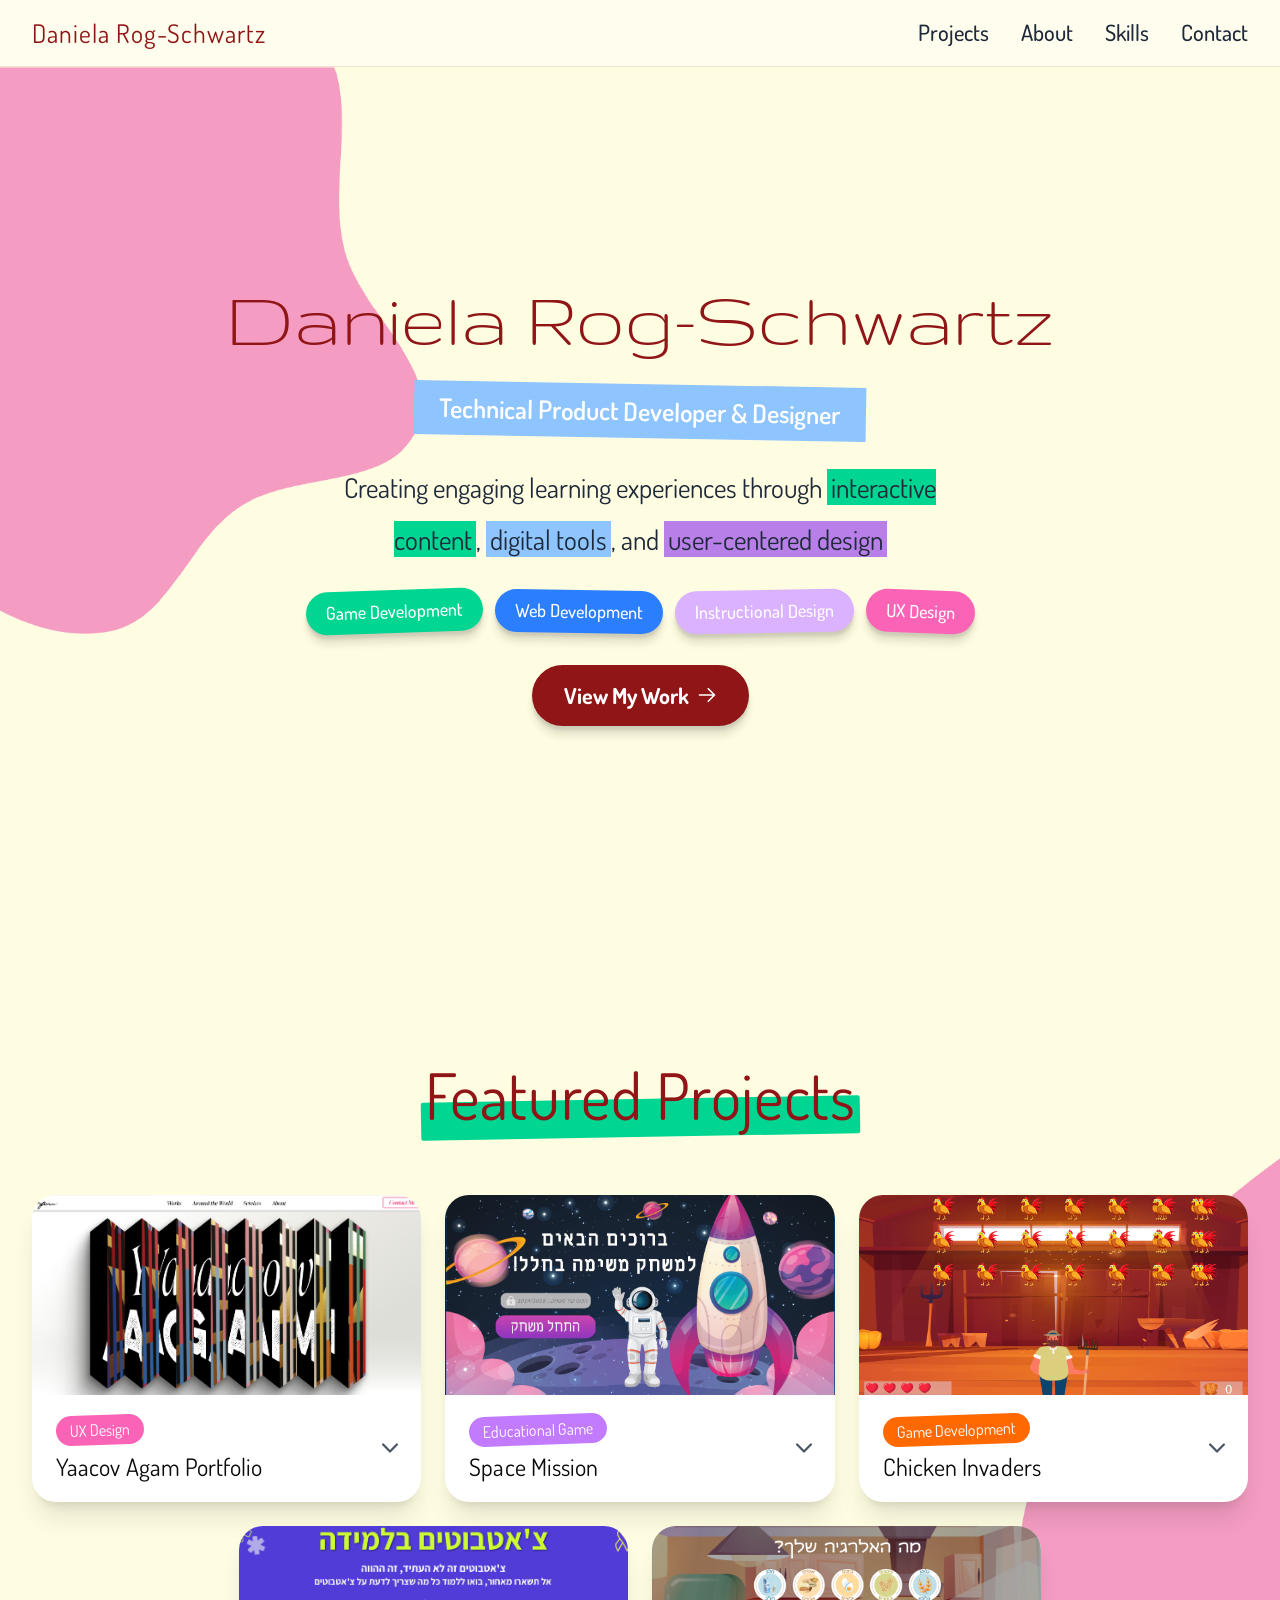
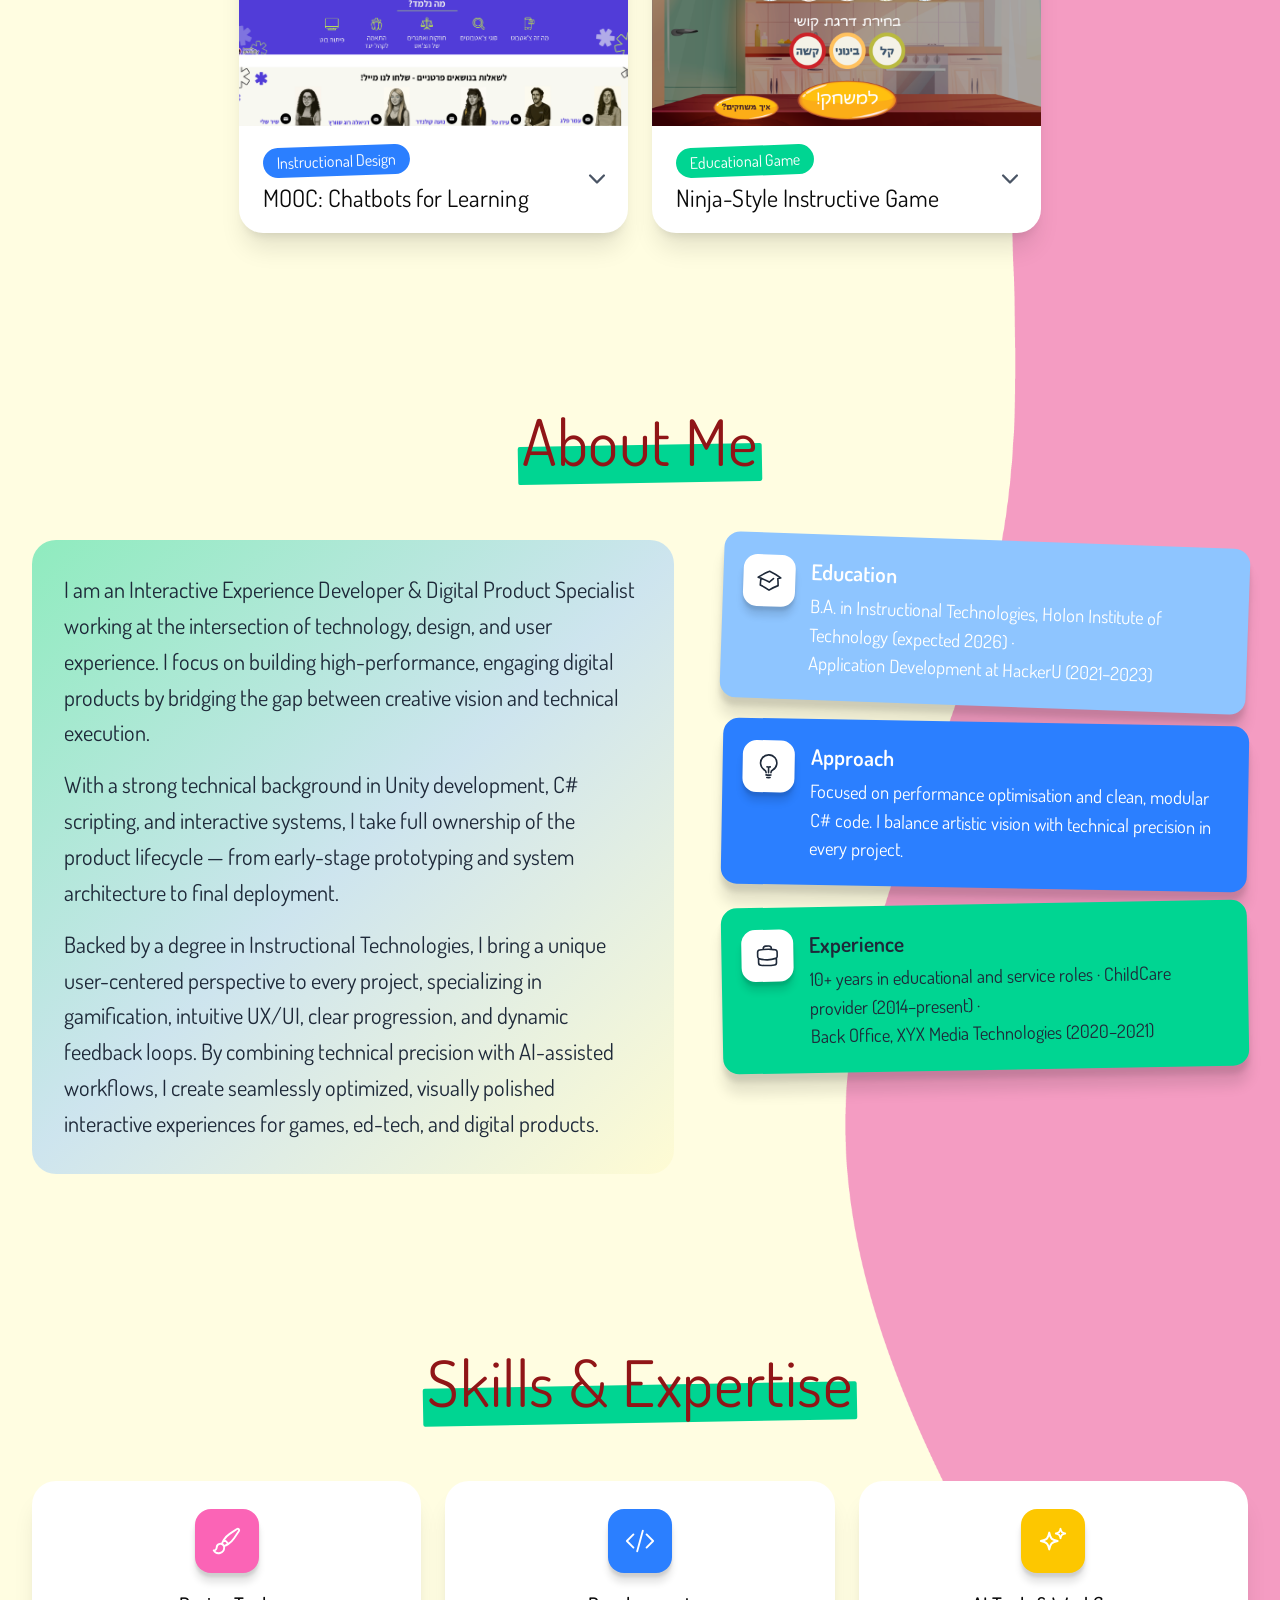
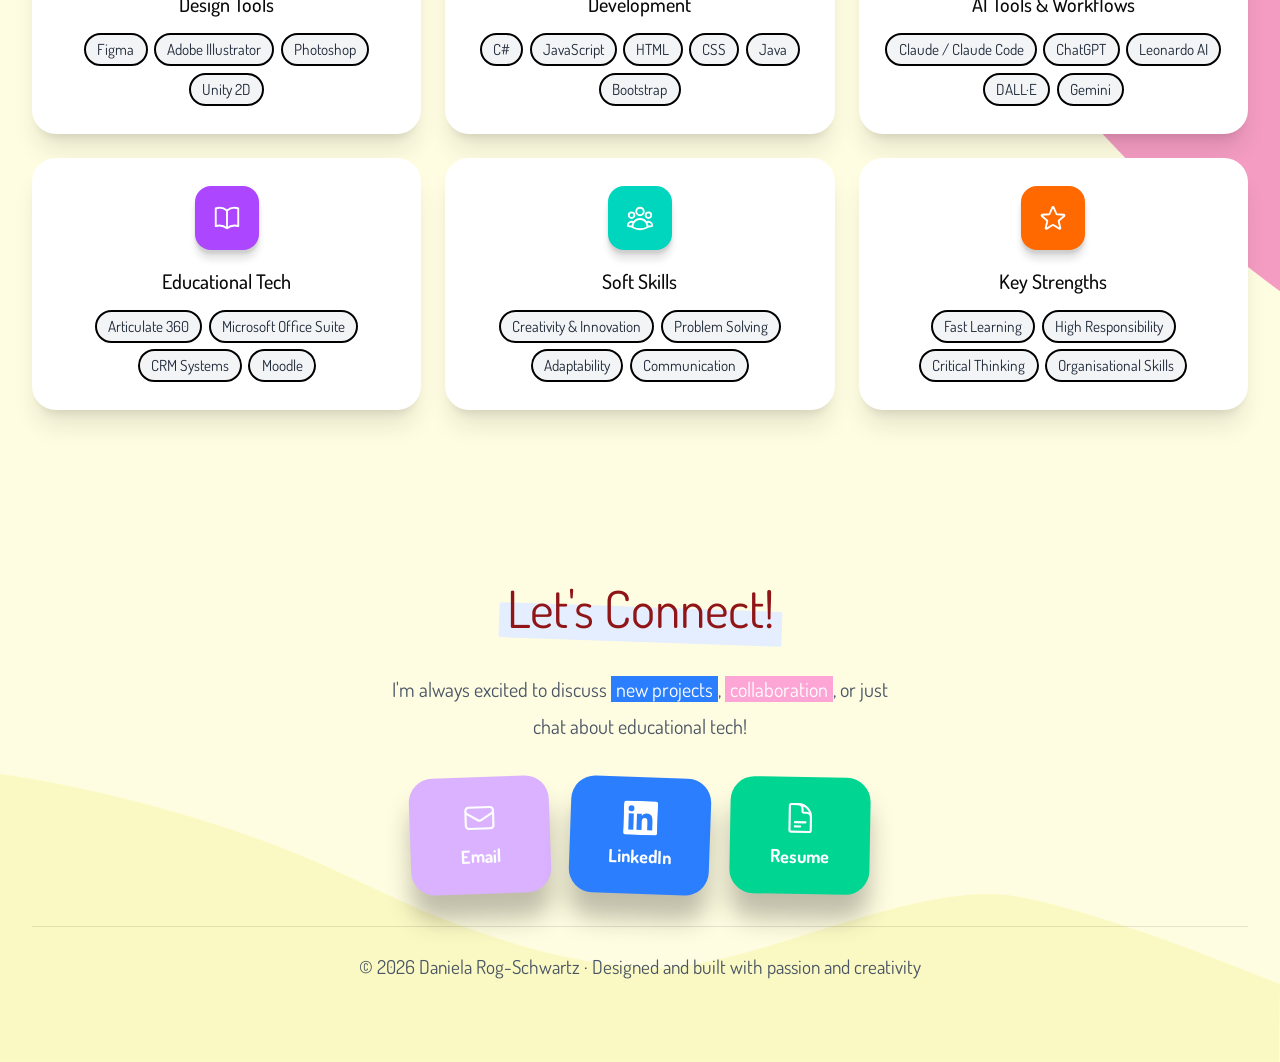
==== index.html @ 35d38687 "Initial commit" ====
<!DOCTYPE html>
<html lang="en">
<head>
    <meta charset="utf-8" />
    <meta name="viewport" content="width=device-width, initial-scale=1.0, maximum-scale=1.0, user-scalable=no" />
    <title>Daniela Rog-Schwartz | Portfolio</title>
    <link rel="stylesheet" href="css/style.css" />
</head>
<body>

<!-- ===== NAV ===== -->
<nav class="portfolio-nav">
    <div class="nav-inner">
        <a href="#hero" class="nav-logo">Daniela Rog-Schwartz</a>
        <button class="nav-toggle" aria-label="Toggle navigation" id="nav-toggle">&#9776;</button>
        <ul class="nav-links" id="nav-links">
            <li><a href="#projects">Projects</a></li>
            <li><a href="#about">About</a></li>
            <li><a href="#skills">Skills</a></li>
            <li><a href="#contact">Contact</a></li>
        </ul>
    </div>
</nav>

<!-- ===== HERO ===== -->
<section id="hero" class="hero-section">
    <img class="hero-blob" src="images/blob/hero-blob.png" alt="" aria-hidden="true">
    <div class="hero-inner">

      
        <h1 class="hero-name">Daniela Rog-Schwartz</h1>

        <div class="hero-role-wrap">
            <span class="hero-role">Technical Product Developer &amp; Designer</span>
        </div>

        <p class="hero-subtitle">
            Creating engaging learning experiences through
            <span class="hl hl-green">interactive content</span>,
            <span class="hl hl-blue">digital tools</span>,
            and <span class="hl hl-purple">user-centered design</span>
        </p>

        <div class="hero-pills">
            <span class="hero-pill hero-pill-green">Game Development</span>
            <span class="hero-pill hero-pill-blue">Web Development</span>
            <span class="hero-pill hero-pill-purple">Instructional Design</span>
            <span class="hero-pill hero-pill-pink">UX Design</span>
        </div>

        <a href="#projects" class="hero-cta">
            View My Work
            <svg xmlns="http://www.w3.org/2000/svg" fill="none" viewBox="0 0 24 24" stroke-width="2" stroke="currentColor">
                <path stroke-linecap="round" stroke-linejoin="round" d="M13.5 4.5 21 12m0 0-7.5 7.5M21 12H3" />
            </svg>
        </a>
    </div>
</section>

<!-- ===== PROJECTS / ABOUT / SKILLS ===== -->
<div class="mid-sections">
<img class="section-blob" src="images/blob/blob.png" alt="" aria-hidden="true">

<!-- ===== PROJECTS ===== -->
<section id="projects">
    <div class="section-container">
        <div class="section-title-wrap">
            <div class="section-title-inner">
                <div class="section-title-underline"></div>
                <h2 class="section-title">Featured Projects</h2>
            </div>
        </div>

        <div class="projects-grid">

            <!-- Project: Yaacov Agam Portfolio -->
            <div class="project-card" style="--accent:#fb64b6" data-project="0">
                <div class="project-card-image project-card-image--clickable">
                    <img src="MyPortfolio/Client/wwwroot/images/projects/agam/hero.png" alt="Yaacov Agam Portfolio" loading="lazy" />
                </div>
                <div class="project-card-header" role="button" tabindex="0" aria-expanded="false">
                    <div class="project-card-header-text">
                        <span class="project-category" style="background-color:#fb64b6">UX Design</span>
                        <h3 class="project-title">Yaacov Agam Portfolio</h3>
                    </div>
                    <svg class="project-arrow" xmlns="http://www.w3.org/2000/svg" fill="none" viewBox="0 0 24 24" stroke-width="2.5" stroke="currentColor">
                        <path stroke-linecap="round" stroke-linejoin="round" d="m19.5 8.25-7.5 7.5-7.5-7.5" />
                    </svg>
                </div>
                <div class="project-collapse">
                    <div class="project-collapse-inner">
                        <p class="project-desc">Interactive artist portfolio designed in Figma, translating Yaacov Agam's kinetic art visual language and motion principles into a customised, interaction-driven digital experience.</p>
                        <div class="project-tags">
                            <span class="tech-tag">Figma</span>
                            <span class="tech-tag">User Research</span>
                            <span class="tech-tag">Prototyping</span>
                            <span class="tech-tag">Interaction Design</span>
                        </div>
                    </div>
                </div>
            </div>

            <!-- Project: Space Mission -->
            <div class="project-card" style="--accent:#c27aff" data-project="1">
                <div class="project-card-image project-card-image--clickable">
                    <img src="MyPortfolio/Client/wwwroot/images/projects/space/homeScreen.png" alt="Space Mission" loading="lazy" />
                </div>
                <div class="project-card-header" role="button" tabindex="0" aria-expanded="false">
                    <div class="project-card-header-text">
                        <span class="project-category" style="background-color:#c27aff">Educational Game</span>
                        <h3 class="project-title">Space Mission</h3>
                    </div>
                    <svg class="project-arrow" xmlns="http://www.w3.org/2000/svg" fill="none" viewBox="0 0 24 24" stroke-width="2.5" stroke="currentColor">
                        <path stroke-linecap="round" stroke-linejoin="round" d="m19.5 8.25-7.5 7.5-7.5-7.5" />
                    </svg>
                </div>
                <div class="project-collapse">
                    <div class="project-collapse-inner">
                        <p class="project-desc">Space-themed educational game where children progress by answering questions to help an astronaut return to Earth. Features custom Unity shaders, particle systems, and choice-based gameplay.</p>
                        <div class="project-tags">
                            <span class="tech-tag">Unity</span>
                            <span class="tech-tag">C#</span>
                            <span class="tech-tag">Educational Design</span>
                            <span class="tech-tag">Unity Shaders</span>
                            <span class="tech-tag">Choice-Based Gameplay</span>
                        </div>
                    </div>
                </div>
            </div>

            <!-- Project: Chicken Invaders -->
            <div class="project-card" style="--accent:#ff6900" data-project="2">
                <div class="project-card-image project-card-image--clickable">
                    <img src="MyPortfolio/Client/wwwroot/images/projects/chicken/game.png" alt="Chicken Invaders" loading="lazy" />
                </div>
                <div class="project-card-header" role="button" tabindex="0" aria-expanded="false">
                    <div class="project-card-header-text">
                        <span class="project-category" style="background-color:#ff6900">Game Development</span>
                        <h3 class="project-title">Chicken Invaders</h3>
                    </div>
                    <svg class="project-arrow" xmlns="http://www.w3.org/2000/svg" fill="none" viewBox="0 0 24 24" stroke-width="2.5" stroke="currentColor">
                        <path stroke-linecap="round" stroke-linejoin="round" d="m19.5 8.25-7.5 7.5-7.5-7.5" />
                    </svg>
                </div>
                <div class="project-collapse">
                    <div class="project-collapse-inner">
                        <p class="project-desc">Arcade-inspired shooter built in Unity 2D focusing on core gameplay systems: player movement, shooting mechanics, enemy spawning, and real-time feedback. Built with AI-assisted workflows.</p>
                        <div class="project-tags">
                            <span class="tech-tag">Unity</span>
                            <span class="tech-tag">C#</span>
                            <span class="tech-tag">Game Design</span>
                            <span class="tech-tag">AI-Assisted Development</span>
                        </div>
                    </div>
                </div>
            </div>

            <!-- Project: Chatbots for Learning -->
            <div class="project-card" style="--accent:#2b7fff" data-project="3">
                <div class="project-card-image project-card-image--clickable">
                    <img src="MyPortfolio/Client/wwwroot/images/projects/mooc/hero.png" alt="Mini Course: Chatbots for Learning" loading="lazy" />
                </div>
                <div class="project-card-header" role="button" tabindex="0" aria-expanded="false">
                    <div class="project-card-header-text">
                        <span class="project-category" style="background-color:#2b7fff">Instructional Design</span>
                        <h3 class="project-title">MOOC: Chatbots for Learning</h3>
                    </div>
                    <svg class="project-arrow" xmlns="http://www.w3.org/2000/svg" fill="none" viewBox="0 0 24 24" stroke-width="2.5" stroke="currentColor">
                        <path stroke-linecap="round" stroke-linejoin="round" d="m19.5 8.25-7.5 7.5-7.5-7.5" />
                    </svg>
                </div>
                <div class="project-collapse">
                    <div class="project-collapse-inner">
                        <p class="project-desc">Comprehensive Moodle course teaching educators to build AI-powered chatbots — from target-audience persona design through hands-on deployment on ChatGPT and Poe.</p>
                        <div class="project-tags">
                            <span class="tech-tag">Moodle</span>
                            <span class="tech-tag">Instructional Design</span>
                            <span class="tech-tag">AI</span>
                            <span class="tech-tag">Chatbots</span>
                            <span class="tech-tag">Curriculum Design</span>
                        </div>
                    </div>
                </div>
            </div>

            <!-- Project: Ninja-Style Instructive Game -->
            <div class="project-card" style="--accent:#00d592" data-project="4">
                <div class="project-card-image project-card-image--clickable">
                    <img src="MyPortfolio/Client/wwwroot/images/projects/ninja/home.png" alt="Ninja-Style Instructive Game" loading="lazy" />
                </div>
                <div class="project-card-header" role="button" tabindex="0" aria-expanded="false">
                    <div class="project-card-header-text">
                        <span class="project-category" style="background-color:#00d592">Educational Game</span>
                        <h3 class="project-title">Ninja-Style Instructive Game</h3>
                    </div>
                    <svg class="project-arrow" xmlns="http://www.w3.org/2000/svg" fill="none" viewBox="0 0 24 24" stroke-width="2.5" stroke="currentColor">
                        <path stroke-linecap="round" stroke-linejoin="round" d="m19.5 8.25-7.5 7.5-7.5-7.5" />
                    </svg>
                </div>
                <div class="project-collapse">
                    <div class="project-collapse-inner">
                        <p class="project-desc">Educational game developed in Unity for children receiving allergy clinic care, empowering young patients by building self-confidence and teaching informed daily allergy management decisions.</p>
                        <div class="project-tags">
                            <span class="tech-tag">Unity</span>
                            <span class="tech-tag">C#</span>
                            <span class="tech-tag">UX Design</span>
                            <span class="tech-tag">Educational</span>
                            <span class="tech-tag">Medical</span>
                        </div>
                    </div>
                </div>
            </div>

        </div>
    </div>
</section>

<!-- ===== ABOUT ===== -->
<section id="about">
    <div class="section-container">
        <div class="section-title-wrap">
            <div class="section-title-inner">
                <div class="section-title-underline"></div>
                <h2 class="section-title">About Me</h2>
            </div>
        </div>

        <div class="about-grid">
            <div class="about-bio-wrap">
                <div class="about-bio">
                    <p>I am an Interactive Experience Developer & Digital Product Specialist working at the intersection of technology, design, and user experience. I focus on building high-performance, engaging digital products by bridging the gap between creative vision and technical execution.</p>
                    <p>With a strong technical background in Unity development, C# scripting, and interactive systems, I take full ownership of the product lifecycle — from early-stage prototyping and system architecture to final deployment.</p>
                    <p>Backed by a degree in Instructional Technologies, I bring a unique user-centered perspective to every project, specializing in gamification, intuitive UX/UI, clear progression, and dynamic feedback loops. By combining technical precision with AI-assisted workflows, I create seamlessly optimized, visually polished interactive experiences for games, ed-tech, and digital products.</p>
                </div>
            </div>

            <div class="about-cards">
                <div class="about-info-card education">
                    <div class="about-icon">
                        <svg xmlns="http://www.w3.org/2000/svg" fill="none" viewBox="0 0 24 24" stroke-width="1.5" stroke="currentColor">
                            <path stroke-linecap="round" stroke-linejoin="round" d="M4.26 10.147a60.438 60.438 0 0 0-.491 6.347A48.62 48.62 0 0 1 12 20.904a48.62 48.62 0 0 1 8.232-4.41 60.46 60.46 0 0 0-.491-6.347m-15.482 0a50.636 50.636 0 0 0-2.658-.813A59.906 59.906 0 0 1 12 3.493a59.903 59.903 0 0 1 10.399 5.84c-.896.248-1.783.52-2.658.814m-15.482 0A50.717 50.717 0 0 1 12 13.489a50.702 50.702 0 0 1 3.741-3.342" />
                        </svg>
                    </div>
                    <div class="about-card-content">
                        <h3>Education</h3>
                        <p>B.A. in Instructional Technologies, Holon Institute of Technology (expected 2026) · </p>  <p>Application Development at HackerU (2021–2023)</p>
                    </div>
                </div>

                <div class="about-info-card approach">
                    <div class="about-icon">
                        <svg xmlns="http://www.w3.org/2000/svg" fill="none" viewBox="0 0 24 24" stroke-width="1.5" stroke="currentColor">
                            <path stroke-linecap="round" stroke-linejoin="round" d="M12 18v-5.25m0 0a6.01 6.01 0 0 0 1.5-.189m-1.5.189a6.01 6.01 0 0 1-1.5-.189m3.75 7.478a12.06 12.06 0 0 1-4.5 0m3.75 2.383a14.406 14.406 0 0 1-3 0M14.25 18v-.192c0-.983.658-1.823 1.508-2.316a7.5 7.5 0 1 0-7.517 0c.85.493 1.509 1.333 1.509 2.316V18" />
                        </svg>
                    </div>
                    <div class="about-card-content">
                        <h3>Approach</h3>
                        <p>Focused on performance optimisation and clean, modular C# code. I balance artistic vision with technical precision in every project.</p>
                    </div>
                </div>

                <div class="about-info-card experience">
                    <div class="about-icon">
                        <svg xmlns="http://www.w3.org/2000/svg" fill="none" viewBox="0 0 24 24" stroke-width="1.5" stroke="currentColor">
                            <path stroke-linecap="round" stroke-linejoin="round" d="M20.25 14.15v4.25c0 1.094-.787 2.036-1.872 2.18-2.087.277-4.216.42-6.378.42s-4.291-.143-6.378-.42c-1.085-.144-1.872-1.086-1.872-2.18v-4.25m16.5 0a2.18 2.18 0 0 0 .75-1.661V8.706c0-1.081-.768-2.015-1.837-2.175a48.114 48.114 0 0 0-3.413-.387m4.5 8.006c-.194.165-.42.295-.673.38A23.978 23.978 0 0 1 12 15.75c-2.648 0-5.195-.429-7.577-1.22a2.016 2.016 0 0 1-.673-.38m0 0A2.18 2.18 0 0 1 3 12.489V8.706c0-1.081.768-2.015 1.837-2.175a48.111 48.111 0 0 1 3.413-.387m7.5 0V5.25A2.25 2.25 0 0 0 13.5 3h-3a2.25 2.25 0 0 0-2.25 2.25v.894m7.5 0a48.667 48.667 0 0 0-7.5 0" />
                        </svg>
                    </div>
                    <div class="about-card-content">
                        <h3>Experience</h3>
                        <p>10+ years in educational and service roles · ChildCare provider (2014–present) · </p>
                        <p>Back Office, XYX Media Technologies (2020–2021)</p>
                    </div>
                </div>
            </div>
        </div>
    </div>
</section>

<!-- ===== SKILLS ===== -->
<section id="skills">
    <div class="section-container">
        <div class="section-title-wrap">
            <div class="section-title-inner">
                <div class="section-title-underline"></div>
                <h2 class="section-title">Skills &amp; Expertise</h2>
            </div>
        </div>

        <div class="skills-grid">

            <div class="skill-card">
                <div class="skill-icon-wrap" style="background-color:#fb64b6">
                    <svg xmlns="http://www.w3.org/2000/svg" fill="none" viewBox="0 0 24 24" stroke-width="1.5" stroke="white"><path stroke-linecap="round" stroke-linejoin="round" d="M9.53 16.122a3 3 0 0 0-5.78 1.128 2.25 2.25 0 0 1-2.4 2.245 4.5 4.5 0 0 0 8.4-2.245c0-.399-.078-.78-.22-1.128Zm0 0a15.998 15.998 0 0 0 3.388-1.62m-5.043-.025a15.994 15.994 0 0 1 1.622-3.395m3.42 3.42a15.995 15.995 0 0 0 4.764-4.648l3.876-5.814a1.151 1.151 0 0 0-1.597-1.597L14.146 6.32a15.996 15.996 0 0 0-4.649 4.763m3.42 3.42a6.776 6.776 0 0 0-3.42-3.42" /></svg>
                </div>
                <h3 class="skill-title">Design Tools</h3>
                <div class="skill-tags">
                    <span class="tech-tag">Figma</span>
                    <span class="tech-tag">Adobe Illustrator</span>
                    <span class="tech-tag">Photoshop</span>
                    <span class="tech-tag">Unity 2D</span>
                </div>
            </div>

            <div class="skill-card">
                <div class="skill-icon-wrap" style="background-color:#2b7fff">
                    <svg xmlns="http://www.w3.org/2000/svg" fill="none" viewBox="0 0 24 24" stroke-width="1.5" stroke="white"><path stroke-linecap="round" stroke-linejoin="round" d="M17.25 6.75 22.5 12l-5.25 5.25m-10.5 0L1.5 12l5.25-5.25m7.5-3-4.5 16.5" /></svg>
                </div>
                <h3 class="skill-title">Development</h3>
                <div class="skill-tags">
                    <span class="tech-tag">C#</span>
                    <span class="tech-tag">JavaScript</span>
                    <span class="tech-tag">HTML</span>
                    <span class="tech-tag">CSS</span>
                    <span class="tech-tag">Java</span>
                    <span class="tech-tag">Bootstrap</span>
                </div>
            </div>

            <div class="skill-card">
                <div class="skill-icon-wrap" style="background-color:#fdc700">
                    <svg xmlns="http://www.w3.org/2000/svg" fill="none" viewBox="0 0 24 24" stroke-width="1.5" stroke="white"><path stroke-linecap="round" stroke-linejoin="round" d="M9.813 15.904 9 18.75l-.813-2.846a4.5 4.5 0 0 0-3.09-3.09L2.25 12l2.846-.813a4.5 4.5 0 0 0 3.09-3.09L9 5.25l.813 2.846a4.5 4.5 0 0 0 3.09 3.09L15.75 12l-2.846.813a4.5 4.5 0 0 0-3.09 3.09ZM18.259 8.715 18 9.75l-.259-1.035a3.375 3.375 0 0 0-2.455-2.456L14.25 6l1.036-.259a3.375 3.375 0 0 0 2.455-2.456L18 2.25l.259 1.035a3.375 3.375 0 0 0 2.456 2.456L21.75 6l-1.035.259a3.375 3.375 0 0 0-2.456 2.456Z" /></svg>
                </div>
                <h3 class="skill-title">AI Tools &amp; Workflows</h3>
                <div class="skill-tags">
                    <span class="tech-tag">Claude / Claude Code</span>
                    <span class="tech-tag">ChatGPT</span>
                    <span class="tech-tag">Leonardo AI</span>
                    <span class="tech-tag">DALL·E</span>
                    <span class="tech-tag">Gemini</span>
                </div>
            </div>

            <div class="skill-card">
                <div class="skill-icon-wrap" style="background-color:#ad46ff">
                    <svg xmlns="http://www.w3.org/2000/svg" fill="none" viewBox="0 0 24 24" stroke-width="1.5" stroke="white"><path stroke-linecap="round" stroke-linejoin="round" d="M12 6.042A8.967 8.967 0 0 0 6 3.75c-1.052 0-2.062.18-3 .512v14.25A8.987 8.987 0 0 1 6 18c2.305 0 4.408.867 6 2.292m0-14.25a8.966 8.966 0 0 1 6-2.292c1.052 0 2.062.18 3 .512v14.25A8.987 8.987 0 0 0 18 18a8.967 8.967 0 0 0-6 2.292m0-14.25v14.25" /></svg>
                </div>
                <h3 class="skill-title">Educational Tech</h3>
                <div class="skill-tags">
                    <span class="tech-tag">Articulate 360</span>
                    <span class="tech-tag">Microsoft Office Suite</span>
                    <span class="tech-tag">CRM Systems</span>
                    <span class="tech-tag">Moodle</span>
                </div>
            </div>

            <div class="skill-card">
                <div class="skill-icon-wrap" style="background-color:#00d5be">
                    <svg xmlns="http://www.w3.org/2000/svg" fill="none" viewBox="0 0 24 24" stroke-width="1.5" stroke="white"><path stroke-linecap="round" stroke-linejoin="round" d="M18 18.72a9.094 9.094 0 0 0 3.741-.479 3 3 0 0 0-4.682-2.72m.94 3.198.001.031c0 .225-.012.447-.037.666A11.944 11.944 0 0 1 12 21c-2.17 0-4.207-.576-5.963-1.584A6.062 6.062 0 0 1 6 18.719m12 0a5.971 5.971 0 0 0-.941-3.197m0 0A5.995 5.995 0 0 0 12 12.75a5.995 5.995 0 0 0-5.058 2.772m0 0a3 3 0 0 0-4.681 2.72 8.986 8.986 0 0 0 3.74.477m.94-3.197a5.971 5.971 0 0 0-.94 3.197M15 6.75a3 3 0 1 1-6 0 3 3 0 0 1 6 0Zm6 3a2.25 2.25 0 1 1-4.5 0 2.25 2.25 0 0 1 4.5 0Zm-13.5 0a2.25 2.25 0 1 1-4.5 0 2.25 2.25 0 0 1 4.5 0Z" /></svg>
                </div>
                <h3 class="skill-title">Soft Skills</h3>
                <div class="skill-tags">
                    <span class="tech-tag">Creativity &amp; Innovation</span>
                    <span class="tech-tag">Problem Solving</span>
                    <span class="tech-tag">Adaptability</span>
                    <span class="tech-tag">Communication</span>
                </div>
            </div>

            <div class="skill-card">
                <div class="skill-icon-wrap" style="background-color:#ff6900">
                    <svg xmlns="http://www.w3.org/2000/svg" fill="none" viewBox="0 0 24 24" stroke-width="1.5" stroke="white"><path stroke-linecap="round" stroke-linejoin="round" d="M11.48 3.499a.562.562 0 0 1 1.04 0l2.125 5.111a.563.563 0 0 0 .475.345l5.518.442c.499.04.701.663.321.988l-4.204 3.602a.563.563 0 0 0-.182.557l1.285 5.385a.562.562 0 0 1-.84.61l-4.725-2.885a.562.562 0 0 0-.586 0L6.982 20.54a.562.562 0 0 1-.84-.61l1.285-5.386a.562.562 0 0 0-.182-.557l-4.204-3.602a.562.562 0 0 1 .321-.988l5.518-.442a.563.563 0 0 0 .475-.345L11.48 3.5Z" /></svg>
                </div>
                <h3 class="skill-title">Key Strengths</h3>
                <div class="skill-tags">
                    <span class="tech-tag">Fast Learning</span>
                    <span class="tech-tag">High Responsibility</span>
                    <span class="tech-tag">Critical Thinking</span>
                    <span class="tech-tag">Organisational Skills</span>
                </div>
            </div>

        </div>
    </div>
</section>

</div><!-- /.mid-sections -->

<!-- ===== CONTACT ===== -->
<section id="contact" class="contact-section">
    <img class="contact-blob" src="MyPortfolio/Client/wwwroot/images/blob/yellow blob.png" alt="" aria-hidden="true">
    <div class="section-container">
        <div class="contact-title-inner">
            <div class="contact-title-underline"></div>
            <h2 class="contact-title">Let's Connect!</h2>
        </div>

        <p class="contact-subtitle">
            I'm always excited to discuss
            <span class="hl-contact-blue">new projects</span>,
            <span class="hl-contact-pink">collaboration</span>,
            or just chat about educational tech!
        </p>

        <div class="contact-buttons">
            <a href="mailto:danielarog10@gmail.com?subject=Portfolio%20Inquiry" class="contact-btn contact-btn-email">
                <svg xmlns="http://www.w3.org/2000/svg" fill="none" viewBox="0 0 24 24" stroke-width="1.5" stroke="white">
                    <path stroke-linecap="round" stroke-linejoin="round" d="M21.75 6.75v10.5a2.25 2.25 0 0 1-2.25 2.25h-15a2.25 2.25 0 0 1-2.25-2.25V6.75m19.5 0A2.25 2.25 0 0 0 19.5 4.5h-15a2.25 2.25 0 0 0-2.25 2.25m19.5 0v.243a2.25 2.25 0 0 1-1.07 1.916l-7.5 4.615a2.25 2.25 0 0 1-2.36 0L3.32 8.91a2.25 2.25 0 0 1-1.07-1.916V6.75" />
                </svg>
                Email
            </a>

            <a href="https://www.linkedin.com/in/daniela-rog-aa1b8420a/" target="_blank" rel="noopener" class="contact-btn contact-btn-linkedin">
                <svg xmlns="http://www.w3.org/2000/svg" viewBox="0 0 24 24" fill="white">
                    <path d="M20.447 20.452h-3.554v-5.569c0-1.328-.027-3.037-1.852-3.037-1.853 0-2.136 1.445-2.136 2.939v5.667H9.351V9h3.414v1.561h.046c.477-.9 1.637-1.85 3.37-1.85 3.601 0 4.267 2.37 4.267 5.455v6.286zM5.337 7.433a2.062 2.062 0 0 1-2.063-2.065 2.064 2.064 0 1 1 2.063 2.065zm1.782 13.019H3.555V9h3.564v11.452zM22.225 0H1.771C.792 0 0 .774 0 1.729v20.542C0 23.227.792 24 1.771 24h20.451C23.2 24 24 23.227 24 22.271V1.729C24 .774 23.2 0 22.222 0h.003z" />
                </svg>
                LinkedIn
            </a>

            <a href="#" id="resume-btn" class="contact-btn contact-btn-resume">
                <svg xmlns="http://www.w3.org/2000/svg" fill="none" viewBox="0 0 24 24" stroke-width="1.5" stroke="white">
                    <path stroke-linecap="round" stroke-linejoin="round" d="M19.5 14.25v-2.625a3.375 3.375 0 0 0-3.375-3.375h-1.5A1.125 1.125 0 0 1 13.5 7.125v-1.5a3.375 3.375 0 0 0-3.375-3.375H8.25m0 12.75h7.5m-7.5 3H12M10.5 2.25H5.625c-.621 0-1.125.504-1.125 1.125v17.25c0 .621.504 1.125 1.125 1.125h12.75c.621 0 1.125-.504 1.125-1.125V11.25a9 9 0 0 0-9-9Z" />
                </svg>
                Resume
            </a>
        </div>

        <div class="contact-footer">
            <p>© 2026 Daniela Rog-Schwartz · Designed and built with passion and creativity</p>
        </div>
    </div>
</section>

<!-- ===== RESUME MODAL ===== -->
<div id="resume-modal" class="modal-overlay" aria-hidden="true">
    <div class="resume-modal-box" role="dialog" aria-modal="true" aria-label="Resume">
        <button class="modal-close" id="resume-modal-close" aria-label="Close">&times;</button>
        <img src="MyPortfolio/Client/wwwroot/images/portfolio_resume.png" alt="Daniela Rog-Schwartz Resume" class="resume-img" />
    </div>
</div>

<!-- ===== PROJECT MODAL ===== -->
<div id="project-modal" class="modal-overlay" aria-hidden="true">
    <div class="modal-box" role="dialog" aria-modal="true">
        <button class="modal-close" id="modal-close" aria-label="Close">&times;</button>
        <h2 class="modal-title" id="modal-title"></h2>
        <p class="modal-desc" id="modal-desc"></p>
        <a class="modal-link" id="modal-link" href="#" target="_blank" rel="noopener">link to portfolio</a>
        <div class="modal-gallery" id="modal-gallery"></div>
    </div>
</div>

<script>
    // Nav hamburger
    document.getElementById('nav-toggle').addEventListener('click', function () {
        document.getElementById('nav-links').classList.toggle('open');
    });
    document.querySelectorAll('.nav-links a').forEach(function (link) {
        link.addEventListener('click', function () {
            document.getElementById('nav-links').classList.remove('open');
        });
    });

    // Collapsible project cards
    document.querySelectorAll('.project-card-header').forEach(function (header) {
        function toggle() {
            const card = header.closest('.project-card');
            const collapse = card.querySelector('.project-collapse');
            const isOpen = card.classList.contains('open');

            if (isOpen) {
                collapse.style.maxHeight = collapse.scrollHeight + 'px';
                requestAnimationFrame(function () { collapse.style.maxHeight = '0'; });
                card.classList.remove('open');
                header.setAttribute('aria-expanded', 'false');
            } else {
                collapse.style.maxHeight = collapse.scrollHeight + 'px';
                card.classList.add('open');
                header.setAttribute('aria-expanded', 'true');
                collapse.addEventListener('transitionend', function onEnd() {
                    if (card.classList.contains('open')) collapse.style.maxHeight = 'none';
                    collapse.removeEventListener('transitionend', onEnd);
                });
            }
        }
        header.addEventListener('click', toggle);
        header.addEventListener('keydown', function (e) {
            if (e.key === 'Enter' || e.key === ' ') { e.preventDefault(); toggle(); }
        });
    });

    // ---- Project modal data ----
    const BASE = 'MyPortfolio/Client/wwwroot/images/projects/';
    const projects = [
        {
            title: 'Yaacov Agam Portfolio – UX & Interaction Design',
            description: 'Yaacov Agam Portfolio is a UX and interaction design project created in Figma as part of the Graphic design for interactive interfaces course. The project translates the visual language and motion principles of Yaacov Agam\'s kinetic art into a customized, interactive digital portfolio, emphasizing visual storytelling and interaction-driven navigation.',
            accent: '#fb64b6',
            link: null,
            gallery: [
                { src: BASE + 'agam/hero.png',     label: 'AGAM' },
                { src: BASE + 'agam/world.png',    label: 'Around the World' },
                { src: BASE + 'agam/services.png', label: 'My Services' },
                { src: BASE + 'agam/works.png',    label: 'Selected Works' },
                { src: BASE + 'agam/about.png',    label: 'About Me' },
                { src: BASE + 'agam/agamVid.mp4',  label: 'Demo Video' }
            ]
        },
        {
            title: 'Space Mission – Educational Game',
            description: 'Space Mission is a Unity educational game designed for children. Players answer curriculum questions to help an astronaut navigate through space and return to Earth safely. The game features custom HLSL shaders for planet and nebula visuals, a particle system for rocket exhaust, and a branching choice-based progression system that adapts to each answer.',
            accent: '#c27aff',
            link: null,
            gallery: [
                { src: BASE + 'space/homeScreen.png', label: 'Main Menu' },
                { src: BASE + 'space/gameScreen.png', label: 'Gameplay' },
                { src: BASE + 'space/finalAnim.mov',  label: 'Final Animation' },
                { src: BASE + 'space/success.mov',    label: 'Win Screen' }
            ]
        },
        {
            title: 'Chicken Invaders – Game Development',
            description: 'Chicken Invaders is an arcade-style Unity 2D shooter inspired by the classic Space Invaders genre. The project focuses on core gameplay systems: player movement, projectile mechanics, enemy wave spawning, and real-time score tracking. Developed with AI-assisted code generation to accelerate prototyping and explore modern development workflows.',
            accent: '#ff6900',
            link: null,
            gallery: [
                { src: BASE + 'chicken/game.png',   label: 'Gameplay' },
                { src: BASE + 'chicken/winner.png', label: 'Winner Screen' },
                { src: BASE + 'chicken/loser.png',  label: 'Game Over' },
                { src: BASE + 'chicken/video.mov',  label: 'Demo Video' }
            ]
        },
        {
            title: 'Mini Course: Chatbots for Learning',
            description: 'A comprehensive Moodle mini-course designed to teach educators how to build AI-powered chatbots for their classrooms. The course covers target-audience persona design, chatbot conversation architecture, and hands-on deployment on ChatGPT and Poe. Includes interactive exercises, knowledge-check quizzes, and a capstone final project.',
            accent: '#2b7fff',
            link: null,
            gallery: [
                { src: BASE + 'mooc/hero.png',  label: 'Course Overview' },
                { src: BASE + 'mooc/info.png',  label: 'Module Info' },
                { src: BASE + 'mooc/match.png', label: 'Matching Activity' }
            ]
        },
        {
            title: 'Ninja-Style Instructive Game – Medical Education',
            description: 'An educational Unity game developed for the pediatric allergy clinic at Schneider Children\'s Medical Center. The ninja-themed game empowers young patients to understand their allergy condition and build confidence in managing it daily. Designed with child-friendly UX principles and validated with medical staff to ensure accuracy and age-appropriate content.',
            accent: '#00d592',
            link: null,
            gallery: [
                { src: BASE + 'ninja/home.png',    label: 'Start Screen' },
                { src: BASE + 'ninja/summary.png', label: 'Summary' },
                { src: BASE + 'ninja/game.mov',    label: 'Demo Video' }
            ]
        }
    ];

    // ---- Modal logic ----
    const modal    = document.getElementById('project-modal');
    const modalBox = modal.querySelector('.modal-box');

    function openModal(index) {
        const p = projects[index];

        document.getElementById('modal-title').textContent = p.title;
        document.getElementById('modal-desc').textContent  = p.description;

        const linkEl = document.getElementById('modal-link');
        if (p.link) {
            linkEl.href = p.link;
            linkEl.style.display = 'inline-block';
        } else {
            linkEl.style.display = 'none';
        }
        linkEl.style.backgroundColor = p.accent;

        const gallery = document.getElementById('modal-gallery');
        gallery.innerHTML = '';
        p.gallery.forEach(function (item) {
            const fig = document.createElement('figure');
            fig.className = 'gallery-item';

            const isVideo = /\.(mp4|mov|webm)$/i.test(item.src);
            if (isVideo) {
                const vid = document.createElement('video');
                vid.src = item.src;
                vid.autoplay = true;
                vid.loop = true;
                vid.muted = true;
                vid.setAttribute('playsinline', '');
                vid.style.cssText = 'width:100%;height:100%;object-fit:cover;display:block;';
                fig.appendChild(vid);
            } else {
                const img = document.createElement('img');
                img.src = item.src;
                img.alt = item.label;
                img.onerror = function () {
                    fig.style.background = p.accent + '22';
                    fig.style.border = '2px dashed ' + p.accent;
                    this.style.display = 'none';
                    const lbl = document.createElement('span');
                    lbl.className = 'gallery-placeholder-label';
                    lbl.textContent = item.label;
                    lbl.style.color = p.accent;
                    fig.appendChild(lbl);
                };
                fig.appendChild(img);
            }

            gallery.appendChild(fig);
        });

        modal.setAttribute('aria-hidden', 'false');
        modal.classList.add('is-open');
        document.body.style.overflow = 'hidden';
    }

    function closeModal() {
        modal.classList.remove('is-open');
        modal.setAttribute('aria-hidden', 'true');
        document.body.style.overflow = '';
    }

    // Click on card image opens modal
    document.querySelectorAll('.project-card-image--clickable').forEach(function (imgWrap) {
        imgWrap.addEventListener('click', function () {
            const card  = imgWrap.closest('.project-card');
            const index = parseInt(card.dataset.project, 10);
            openModal(index);
        });
    });

    document.getElementById('modal-close').addEventListener('click', closeModal);
    modal.addEventListener('click', function (e) {
        if (!modalBox.contains(e.target)) closeModal();
    });
    document.addEventListener('keydown', function (e) {
        if (e.key === 'Escape') {
            closeModal();
            closeResumeModal();
        }
    });

    // ---- Resume modal ----
    var resumeModal    = document.getElementById('resume-modal');
    var resumeModalBox = resumeModal.querySelector('.resume-modal-box');

    function openResumeModal() {
        resumeModal.setAttribute('aria-hidden', 'false');
        resumeModal.classList.add('is-open');
        document.body.style.overflow = 'hidden';
    }
    function closeResumeModal() {
        resumeModal.classList.remove('is-open');
        resumeModal.setAttribute('aria-hidden', 'true');
        document.body.style.overflow = '';
    }

    document.getElementById('resume-btn').addEventListener('click', function (e) {
        e.preventDefault();
        openResumeModal();
    });
    document.getElementById('resume-modal-close').addEventListener('click', closeResumeModal);
    resumeModal.addEventListener('click', function (e) {
        if (!resumeModalBox.contains(e.target)) closeResumeModal();
    });
</script>

</body>
</html>
---- css/style.css ----
/* ============================================================
   Portfolio — Daniela Rog-Schwartz
   ============================================================ */

/* ----- Local fonts ----- */
@font-face {
    font-family: 'Gruppo';
    src: url('../fonts/Gruppo-Regular.ttf') format('truetype');
    font-weight: 400;
    font-style: normal;
    font-display: swap;
}

@font-face {
    font-family: 'Dosis';
    src: url('../fonts/Dosis-VariableFont_wght.ttf') format('truetype');
    font-weight: 100 900;
    font-style: normal;
    font-display: swap;
}

/* ----- Variables ----- */
:root {
    --font-display: 'Gruppo', cursive;
    --font-body: 'Dosis', sans-serif;

    --clr-bg: #fffde1;
    --clr-section: #fffeef;
    --clr-primary: #901517;
    --clr-green: #00d592;
    --clr-blue: #2b7fff;
    --clr-light-blue: #8ec5ff;
    --clr-yellow: #fdc700;
    --clr-pink: #fb64b6;
    --clr-purple: #dab2ff;
    --clr-purple-dark: #ad46ff;
    --clr-orange: #ff6900;
    --clr-teal: #00d5be;
    --clr-violet: #c27aff;

    --clr-text-dark: #0a0a0a;
    --clr-text-mid: #1e2939;
    --clr-text-gray: #4a5565;
    --clr-text-light: #99a1af;
    --clr-tag-bg: #f3f4f6;

    --shadow-card: 0 20px 25px -5px rgba(0,0,0,.10), 0 8px 10px -6px rgba(0,0,0,.10);
    --shadow-sm:   0 10px 7.5px rgba(0,0,0,.10), 0 4px 3px rgba(0,0,0,.10);
    --shadow-contact: 0 25px 25px rgba(0,0,0,.25);

    --r-card: 24px;
    --r-pill: 9999px;
}

/* ----- Reset ----- */
*, *::before, *::after { box-sizing: border-box; margin: 0; padding: 0; }
html { scroll-behavior: smooth; overflow-x: hidden; }
body {
    font-family: var(--font-body);
    background: var(--clr-bg);
    color: var(--clr-text-dark);
    line-height: 1.5;
    overflow-x: hidden;
}
img { max-width: 100%; display: block; }
a { text-decoration: none; color: inherit; }
ul { list-style: none; }

/* ============================================================
   NAV
   ============================================================ */
.portfolio-nav {
    position: sticky;
    top: 0;
    z-index: 100;
    background: rgba(255, 254, 239, 0.92);
    backdrop-filter: blur(8px);
    border-bottom: 1px solid rgba(144, 21, 23, .12);
    padding: .875rem 2rem;
}

.nav-inner {
    max-width: 1280px;
    margin: 0 auto;
    display: flex;
    align-items: center;
    justify-content: space-between;
    gap: 1rem;
}

.nav-logo {
    font-family: var(--font-body);
    font-size: 1.6rem;
    color: var(--clr-primary);
    letter-spacing: .04em;
    white-space: nowrap;
}

.nav-links {
    display: flex;
    gap: 2rem;
    flex-wrap: wrap;
}

.nav-links a {
    font-size: 1.4rem;
    font-weight: 500;
    color: var(--clr-text-mid);
    transition: color .2s;
}
.nav-links a:hover { color: var(--clr-primary); }

.nav-toggle {
    display: none;
    align-items: center;
    background: none;
    border: none;
    cursor: pointer;
    color: var(--clr-primary);
    font-size: 1.5rem;
    padding: 0.25rem;
    line-height: 1;
}

/* ============================================================
   SECTION SHARED
   ============================================================ */
section { background: transparent; overflow: hidden; position: relative; z-index: 1; }
.mid-sections section { background: transparent; }

.section-container {
    max-width: 1280px;
    margin: 0 auto;
    padding: 5rem 2rem;
}

.section-title-wrap {
    text-align: center;
    margin-bottom: 3.2rem;
    display: flex;
    justify-content: center;
}

.section-title-inner {
    position: relative;
    display: inline-block;
}

.section-title-underline {
    position: absolute;
    bottom: 6px;
    left: -4px;
    right: -4px;
    height: 40%;
    background: var(--clr-green);
    transform: rotate(-1deg);
    z-index: 0;
    border-radius: 2px;
}

.section-title {
    font-family: var(--font-body);
    font-size: clamp(2.25rem, 5vw, 5rem);
    color: var(--clr-primary);
    font-weight: 400;
    letter-spacing: .01em;
    position: relative;
    z-index: 1;
}

/* ============================================================
   HERO
   ============================================================ */
.hero-section {
    position: relative;
    min-height: 100vh;
    display: flex;
    align-items: center;
    background: transparent;
    overflow: hidden;
}
.hero-blob {
    position: absolute;
    top: 0;
    left: -5%;
    transform: none;
    width: 38%;
    height: auto;
    z-index: 0;
    pointer-events: none;
}

.mid-sections {
    position: relative;
}

.section-blob {
    position: absolute;
    top: 0;
    right: -4%;
    width: 38%;
    height: 100%;
    object-fit: cover;
    object-position: left center;
    z-index: 0;
    pointer-events: none;
}

.hero-inner {
    max-width: 1280px;
    margin: 0 auto;
    padding: 3rem 2rem 5rem;
    position: relative;
    z-index: 1;
    display: flex;
    flex-direction: column;
    align-items: center;
    text-align: center;
    gap: 1.5rem;
    width: 100%;
}

.hero-name {
    font-family: var(--font-display);
    font-size: clamp(2.5rem, 6.5vw, 7.5rem);
    color: var(--clr-primary);
    font-weight: 400;
    line-height: 1;
    letter-spacing: -.01em;
}

.hero-role-wrap {
    display: inline-flex;
    justify-content: center;
}

.hero-role {
    font-size: clamp(1.1rem, 2vw, 2rem);
    font-weight: 600;
    color: white;
    background: var(--clr-light-blue);
    padding: .3em 1em;
    display: inline-block;
    transform: rotate(1deg);
}

.hero-subtitle {
    font-size: clamp(1.7rem, 1.4vw, 1.375rem);
    color: var(--clr-text-mid);
    line-height: 1.9;
    max-width: 650px;
}

.hl { display: inline; padding: 1px 4px; }
.hl-green  { background: var(--clr-green); }
.hl-blue   { background: var(--clr-light-blue); }
.hl-purple { background: #b97fe8; }

.hero-pills {
    display: flex;
    flex-wrap: wrap;
    gap: .75rem;
    justify-content: center;
}

.hero-pill {
    font-size: 1.125rem;
    font-weight: 500;
    color: white;
    padding: .5rem 1.25rem;
    border-radius: var(--r-pill);
    box-shadow: var(--shadow-sm);
}
.hero-pill-green  { background: var(--clr-green);  transform: rotate(-2deg); }
.hero-pill-blue   { background: var(--clr-blue);   transform: rotate(1deg); }
.hero-pill-purple { background: var(--clr-purple); transform: rotate(-1deg); }
.hero-pill-pink   { background: #fb64b6;            transform: rotate(2deg); }

.hero-cta {
    display: inline-flex;
    align-items: center;
    gap: .5rem;
    background: var(--clr-primary);
    color: white;
    font-size: 1.375rem;
    font-weight: 700;
    padding: .875rem 2rem;
    border-radius: var(--r-pill);
    border: none;
    cursor: pointer;
    box-shadow: var(--shadow-sm);
    transition: opacity .2s, transform .2s;
    margin-top: .5rem;
}
.hero-cta:hover { opacity: .9; transform: translateY(-2px); }
.hero-cta svg { width: 20px; height: 20px; }

/* ============================================================
   PROJECTS
   ============================================================ */
.projects-grid {
    display: flex;
    flex-wrap: wrap;
    gap: 1.5rem;
    justify-content: center;
    align-items: flex-start;
}

.projects-grid .project-card {
    flex: 0 0 calc(33.333% - 1rem);
}

/* ============================================================
   PROJECT CARD
   ============================================================ */
.project-card {
    background: white;
    border-radius: var(--r-card);
    box-shadow: var(--shadow-card);
    overflow: hidden;
    display: flex;
    flex-direction: column;
    transition: transform .3s, box-shadow .3s;
}
.project-card:hover {
    transform: translateY(-4px);
    box-shadow: 0 0 0 3px var(--accent), 0 28px 36px -5px rgba(0,0,0,.14), 0 10px 14px -6px rgba(0,0,0,.10);
}

.project-card-image {
    width: 100%;
    height: 200px;
    overflow: hidden;
    flex-shrink: 0;
}
.project-card-image img {
    width: 100%;
    height: 100%;
    object-fit: cover;
}

/* Clickable header: category + title + arrow */
.project-card-header {
    display: flex;
    align-items: center;
    justify-content: space-between;
    gap: 1rem;
    padding: 1.25rem 1.25rem 1.25rem 1.5rem;
    cursor: pointer;
    user-select: none;
    background: none;
    border: none;
    text-align: left;
    width: 100%;
}
.project-card-header:focus-visible {
    outline: 2px solid var(--clr-primary);
    outline-offset: -2px;
}

.project-card-header-text {
    display: flex;
    flex-direction: column;
    gap: .5rem;
    min-width: 0;
}

.project-category {
    display: inline-block;
    font-size: 1rem;
    font-weight: 400;
    color: white;
    padding: .2rem .875rem;
    border-radius: var(--r-pill);
    transform: rotate(-2deg);
    align-self: flex-start;
}

.project-title {
    font-size: 1.5rem;
    font-weight: 400;
    color: var(--clr-text-dark);
    line-height: 1.2;
    letter-spacing: .003em;
}

/* Chevron arrow */
.project-arrow {
    width: 22px;
    height: 22px;
    min-width: 22px;
    color: var(--clr-text-gray);
    transition: transform .3s ease;
}
.project-card.open .project-arrow {
    transform: rotate(180deg);
}

/* Collapsible body */
.project-collapse {
    max-height: 0;
    overflow: hidden;
    transition: max-height .35s ease;
}

.project-collapse-inner {
    padding: 0 1.5rem 1.5rem;
    display: flex;
    flex-direction: column;
    gap: 1rem;
}

.project-desc {
    font-size: 1.05rem;
    color: var(--clr-text-gray);
    line-height: 1.55;
}

.project-tags {
    display: flex;
    flex-wrap: wrap;
    gap: .4rem;
}

.tech-tag {
    font-size: 1rem;
    color: var(--clr-text-mid);
    background: var(--clr-tag-bg);
    border: 2px solid black;
    padding: .2rem .7rem;
    border-radius: var(--r-pill);
}

.project-link {
    display: inline-flex;
    align-items: center;
    gap: .375rem;
    font-size: 1rem;
    font-weight: 600;
    color: var(--clr-primary);
    align-self: flex-start;
    border-bottom: 2px solid transparent;
    padding-bottom: 2px;
    transition: border-color .2s;
}
.project-link:hover { border-bottom-color: var(--clr-primary); }
.project-link svg { width: 16px; height: 16px; }

/* ============================================================
   ABOUT
   ============================================================ */
.about-grid {
    display: grid;
    grid-template-columns: 55fr 45fr;
    gap: 3rem;
    align-items: start;
}

.about-bio-wrap {
    border-radius: var(--r-card);
    background: linear-gradient(137deg, rgba(0,213,146,.44) 0%, rgba(142,197,255,.44) 50%, rgba(254,249,194,.44) 100%);
    padding: 2rem;
}

.about-bio {
    font-size: 1.4rem;
    color: var(--clr-text-mid);
    line-height: 1.6;
}
.about-bio p + p { margin-top: 1rem; }

.about-cards { display: flex; flex-direction: column; gap: 1rem; }

.about-info-card {
    border-radius: 16px;
    padding: 1.375rem 1.25rem;
    box-shadow: 0 20px 12.5px rgba(0,0,0,.10), 0 8px 5px rgba(0,0,0,.10);
    display: flex;
    gap: 1rem;
    align-items: flex-start;
}
.about-info-card.education  { background: var(--clr-light-blue); transform: rotate(2deg); }
.about-info-card.approach   { background: var(--clr-blue);       transform: rotate(1deg); }
.about-info-card.experience { background: var(--clr-green);      transform: rotate(-1deg); }

.about-icon {
    width: 52px;
    height: 52px;
    min-width: 52px;
    background: white;
    border-radius: 14px;
    display: flex;
    align-items: center;
    justify-content: center;
    box-shadow: var(--shadow-sm);
}
.about-icon svg { width: 26px; height: 26px; color: var(--clr-text-mid); }

.about-card-content h3 {
    font-size: 1.35rem;
    font-weight: 600;
    color: white;
    margin-bottom: .25rem;
}
.about-info-card.experience .about-card-content h3 { color: var(--clr-text-mid); }

.about-card-content p {
    font-size: 1.15rem;
    color: white;
    line-height: 1.55;
}
.about-info-card.experience .about-card-content p { color: var(--clr-text-mid); }

/* ============================================================
   SKILLS
   ============================================================ */
.skills-grid {
    display: flex;
    flex-wrap: wrap;
    gap: 1.5rem;
    justify-content: center;
}

.skills-grid .skill-card {
    flex: 0 0 calc(33.333% - 1rem);
}

.skill-card {
    background: white;
    border-radius: var(--r-card);
    box-shadow: var(--shadow-card);
    padding: 1.75rem 1.5rem;
    transition: transform .2s;
    text-align: center;
}
.skill-card:hover { transform: translateY(-3px); }

.skill-icon-wrap {
    width: 64px;
    height: 64px;
    border-radius: 16px;
    display: flex;
    align-items: center;
    justify-content: center;
    margin: 0 auto 1rem;
    box-shadow: var(--shadow-sm);
}
.skill-icon-wrap svg { width: 30px; height: 30px; }

.skill-title {
    font-size: 1.25rem;
    font-weight: 500;
    color: var(--clr-text-dark);
    margin-bottom: .875rem;
}

.skill-tags { display: flex; flex-wrap: wrap; gap: .4rem; justify-content: center; }
.skill-tags .tech-tag { font-size: .95rem; }

/* ============================================================
   CONTACT
   ============================================================ */
.contact-section {
    background: transparent;
    text-align: center;
    position: relative;
}

.contact-section .section-container {
    display: flex;
    flex-direction: column;
    align-items: center;
    gap: 1.5rem;
    position: relative;
    z-index: 1;
}

.contact-title-inner { position: relative; display: inline-block; }

.contact-title-underline {
    position: absolute;
    bottom: 6px;
    left: -8px;
    right: -8px;
    height: 45%;
    background: #e5eeff;
    transform: rotate(2deg);
    z-index: 0;
    border-radius: 2px;
}

.contact-title {
    font-family: var(--font-body);
    font-size: clamp(2rem, 4vw, 3.75rem);
    color: var(--clr-primary);
    position: relative;
    z-index: 1;
    font-weight: 400;
}

.contact-subtitle {
    font-size: 1.25rem;
    color: var(--clr-text-gray);
    max-width: 520px;
    line-height: 1.85;
}

.hl-contact-blue { background: var(--clr-blue); color: white; padding: 0 5px; }
.hl-contact-pink { background: #fda5d5;          color: white; padding: 0 5px; }

.contact-buttons {
    display: flex;
    gap: 1.25rem;
    flex-wrap: wrap;
    justify-content: center;
    margin-top: .5rem;
}

.contact-btn {
    display: flex;
    flex-direction: column;
    align-items: center;
    gap: .5rem;
    width: 140px;
    padding: 1.5rem 1rem;
    border-radius: var(--r-card);
    font-size: 1.125rem;
    font-weight: 700;
    color: white;
    box-shadow: var(--shadow-contact);
    transition: transform .2s, box-shadow .2s;
}
.contact-btn:hover { box-shadow: 0 30px 30px rgba(0,0,0,.3); }
.contact-btn svg { width: 34px; height: 34px; }

.contact-btn-email    { background: var(--clr-purple);  transform: rotate(-2deg); }
.contact-btn-email:hover    { transform: rotate(-2deg) translateY(-4px); }
.contact-btn-linkedin { background: var(--clr-blue);    transform: rotate(2deg); }
.contact-btn-linkedin:hover { transform: rotate(2deg) translateY(-4px); }
.contact-btn-resume   { background: var(--clr-green);   transform: rotate(1deg); }
.contact-btn-resume:hover   { transform: rotate(1deg) translateY(-4px); }

.contact-footer {
    width: 100%;
    border-top: 1px solid rgba(0,0,0,.1);
    padding-top: 1.6rem;
    margin-top: .5rem;
}
.contact-footer p {
    font-size: 1.2rem;
    color: var(--clr-text-gray);
    text-align: center;
}

.contact-blob {
    position: absolute;
    bottom: 0;
    left: 0;
    width: 100%;
    height: auto;
    z-index: 0;
    pointer-events: none;
}

/* ============================================================
   PROJECT MODAL
   ============================================================ */
.project-card-image--clickable {
    cursor: pointer;
    position: relative;
}
.project-card-image--clickable::after {
    content: '';
    position: absolute;
    inset: 0;
    background: rgba(0,0,0,0);
    transition: background .2s;
}
.project-card-image--clickable:hover::after {
    background: rgba(0,0,0,.18);
}

.modal-overlay {
    position: fixed;
    inset: 0;
    background: rgba(0,0,0,.55);
    z-index: 500;
    display: flex;
    align-items: center;
    justify-content: center;
    padding: 1.73rem;
    opacity: 0;
    pointer-events: none;
    transition: opacity .25s;
}
.modal-overlay.is-open {
    opacity: 1;
    pointer-events: all;
}

.modal-box {
    background: white;
    border-radius: var(--r-card);
    max-width: 564px;
    width: 100%;
    max-height: 100vh;
    overflow-y: auto;
    padding: 2.3rem 2.01rem 2.01rem;
    position: relative;
    box-shadow: 0 32px 64px rgba(0,0,0,.25);
    transform: translateY(28px);
    transition: transform .25s;
}
.modal-overlay.is-open .modal-box {
    transform: translateY(0);
}

.modal-close {
    position: absolute;
    top: 1.15rem;
    left: 1.15rem;
    background: none;
    border: none;
    font-size: 1.73rem;
    line-height: 1;
    cursor: pointer;
    color: var(--clr-text-gray);
    padding: .23rem .46rem;
    transition: color .15s;
}
.modal-close:hover { color: var(--clr-text-dark); }

.modal-title {
    font-family: var(--font-body);
    font-size: 1.58rem;
    font-weight: 700;
    color: var(--clr-text-dark);
    line-height: 1.3;
    margin-top: .58rem;
    margin-bottom: 1.15rem;
    padding-right: 1.15rem;
}

.modal-desc {
    font-size: 1.15rem;
    color: var(--clr-text-gray);
    line-height: 1.7;
    margin-bottom: 1.44rem;
}

.modal-link {
    display: inline-block;
    color: white;
    font-size: 1.15rem;
    font-weight: 600;
    padding: .58rem 1.44rem;
    border-radius: var(--r-pill);
    margin-bottom: 1.73rem;
    transition: opacity .2s;
}
.modal-link:hover { opacity: .85; }

.modal-gallery {
    display: grid;
    grid-template-columns: 1fr 1fr;
    gap: .86rem;
}

.gallery-item {
    margin: 0;
    border-radius: 14px;
    overflow: hidden;
    background: var(--clr-tag-bg);
    aspect-ratio: 4/3;
    display: flex;
    align-items: center;
    justify-content: center;
}
.gallery-item img,
.gallery-item video {
    width: 100%;
    height: 100%;
    object-fit: cover;
    display: block;
}
.gallery-placeholder-label {
    font-size: 1.01rem;
    font-weight: 600;
    text-align: center;
    padding: .58rem;
}

.resume-modal-box {
    background: white;
    border-radius: var(--r-card);
    max-width: 960px;
    width: 100%;
    max-height: 95vh;
    overflow-y: auto;
    padding: 2.75rem 1.5rem 1.5rem;
    position: relative;
    box-shadow: 0 32px 64px rgba(0,0,0,.25);
    transform: translateY(28px);
    transition: transform .25s;
}
.modal-overlay.is-open .resume-modal-box {
    transform: translateY(0);
}
.resume-img {
    width: 100%;
    height: auto;
    display: block;
    border-radius: 8px;
}

@media (max-width: 480px) {
    .modal-box { padding: 1.73rem 1.44rem 1.44rem; }
    .modal-gallery { grid-template-columns: 1fr; }
    .resume-modal-box { padding: 2.5rem 1rem 1rem; }
}

/* ============================================================
   RESPONSIVE
   ============================================================ */

/* --- Tablet (≤ 1024px) --- */
@media (max-width: 1024px) {
    .section-container { padding: 4rem 1.5rem; }
    .about-grid { gap: 2rem; }
    .projects-grid .project-card { flex: 0 0 calc(50% - 0.75rem); }
    .skills-grid .skill-card    { flex: 0 0 calc(50% - 0.75rem); }
    .hero-blob { width: 74%; }
}

/* --- Large phone / small tablet (≤ 768px) --- */
@media (max-width: 768px) {
    .section-container { padding: 3.5rem 1.5rem; }
    .hero-inner { padding: 6rem 1.5rem 4rem; gap: 1.25rem; }
    .about-grid { grid-template-columns: 1fr; }
    .about-info-card.education  { transform: rotate(1deg); }
    .about-info-card.approach   { transform: rotate(0.5deg); }
    .about-info-card.experience { transform: rotate(-0.5deg); }
}

/* --- Phone (≤ 640px) --- */
@media (max-width: 640px) {
    .portfolio-nav { padding: 0.75rem 1.25rem; }
    .nav-toggle { display: flex; }

    .nav-inner { flex-wrap: wrap; }
    .nav-logo  { flex: 1; }

    .nav-links {
        display: none;
        order: 3;
        width: 100%;
        flex-direction: column;
        gap: 0;
        padding-top: 0.5rem;
        margin-top: 0.5rem;
        border-top: 1px solid rgba(144, 21, 23, .12);
    }
    .nav-links li a {
        display: block;
        padding: 0.625rem 0;
        font-size: 1.1rem;
    }
    .nav-links.open { display: flex; }

    .projects-grid .project-card { flex: 0 0 100%; }
    .skills-grid .skill-card    { flex: 0 0 100%; }

    .section-container { padding: 3rem 1.25rem; }
    .hero-inner { padding: 5.5rem 1.25rem 3.5rem; gap: 1.1rem; }
    .hero-blob  { width: 100%; left: -10%; opacity: 0.5; }
    .section-blob { width: 60%; }
    .hero-photo { width: 128px; height: 128px; }
    .hero-photo-initials { font-size: 2.25rem; }
    .hero-role  { transform: none; }
    .hero-subtitle { font-size: 1.05rem; }
    .hero-pill  { font-size: 1rem; padding: 0.4rem 1rem; }
    .hero-pill-green  { transform: rotate(-1deg); }
    .hero-pill-blue   { transform: rotate(0.5deg); }
    .hero-pill-purple { transform: rotate(-0.5deg); }
    .hero-cta   { font-size: 1.1rem; padding: 0.75rem 1.75rem; }

    .about-info-card.education,
    .about-info-card.approach,
    .about-info-card.experience { transform: none; }

    .contact-subtitle { font-size: 1.1rem; }
    .contact-btn      { width: 120px; padding: 1.25rem 0.75rem; }
    .contact-footer p { font-size: 0.875rem; }
}

/* --- Very small phone (≤ 400px) --- */
@media (max-width: 400px) {
    .section-container  { padding: 2.5rem 1rem; }
    .hero-inner         { padding: 5rem 1rem 3rem; }
    .hero-blob          { display: none; }
    .hero-photo         { width: 100px; height: 100px; }
    .hero-photo-initials { font-size: 1.75rem; }
    .hero-pill          { font-size: 0.875rem; padding: 0.35rem 0.875rem; }
    .hero-pills         { gap: 0.375rem; }
    .hero-cta           { font-size: 1rem; padding: 0.7rem 1.375rem; }
    .about-info-card    { padding: 1rem; gap: 0.75rem; }
    .about-icon         { width: 44px; height: 44px; min-width: 44px; }
    .section-title-wrap { margin-bottom: 2rem; }
    .contact-btn        { width: 100px; padding: 1rem 0.5rem; font-size: 1rem; }
    .contact-btn svg    { width: 26px; height: 26px; }
    .contact-buttons    { gap: 0.75rem; }
    .skill-card         { padding: 1.25rem; }
}
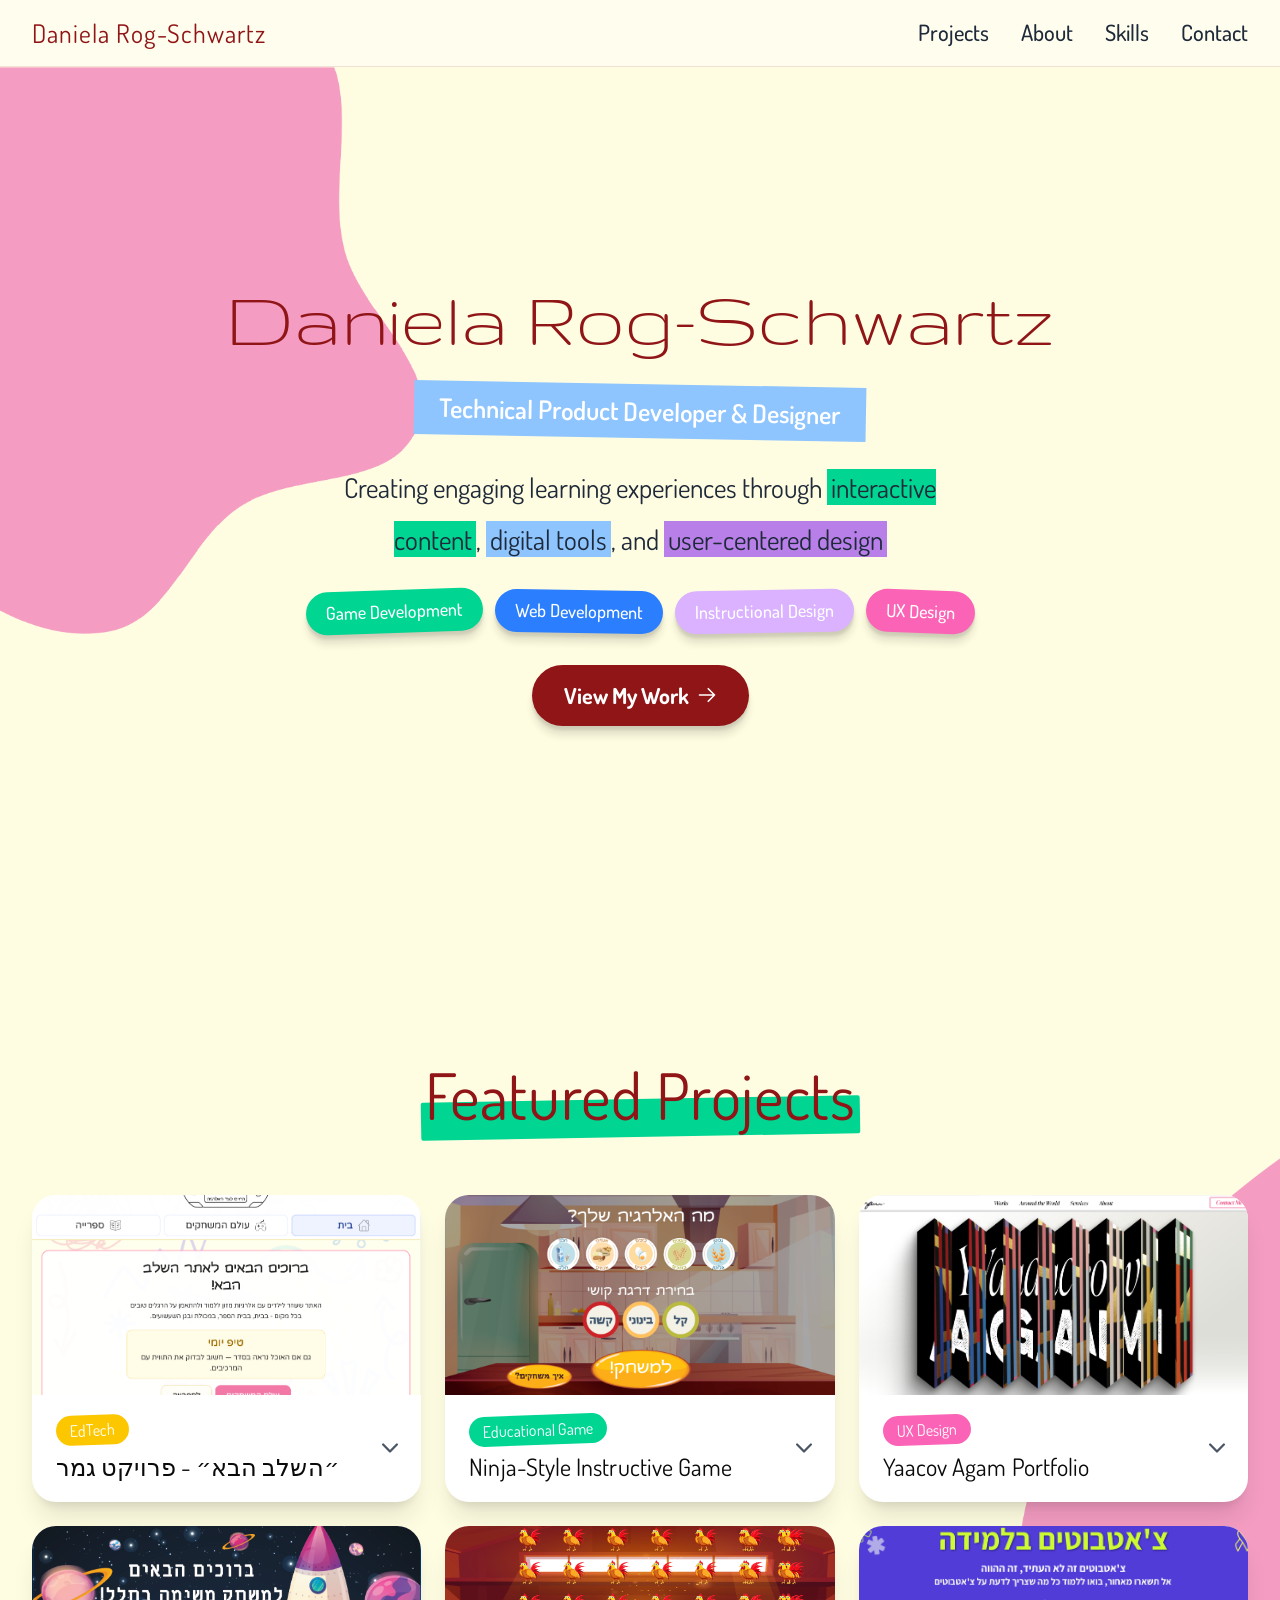
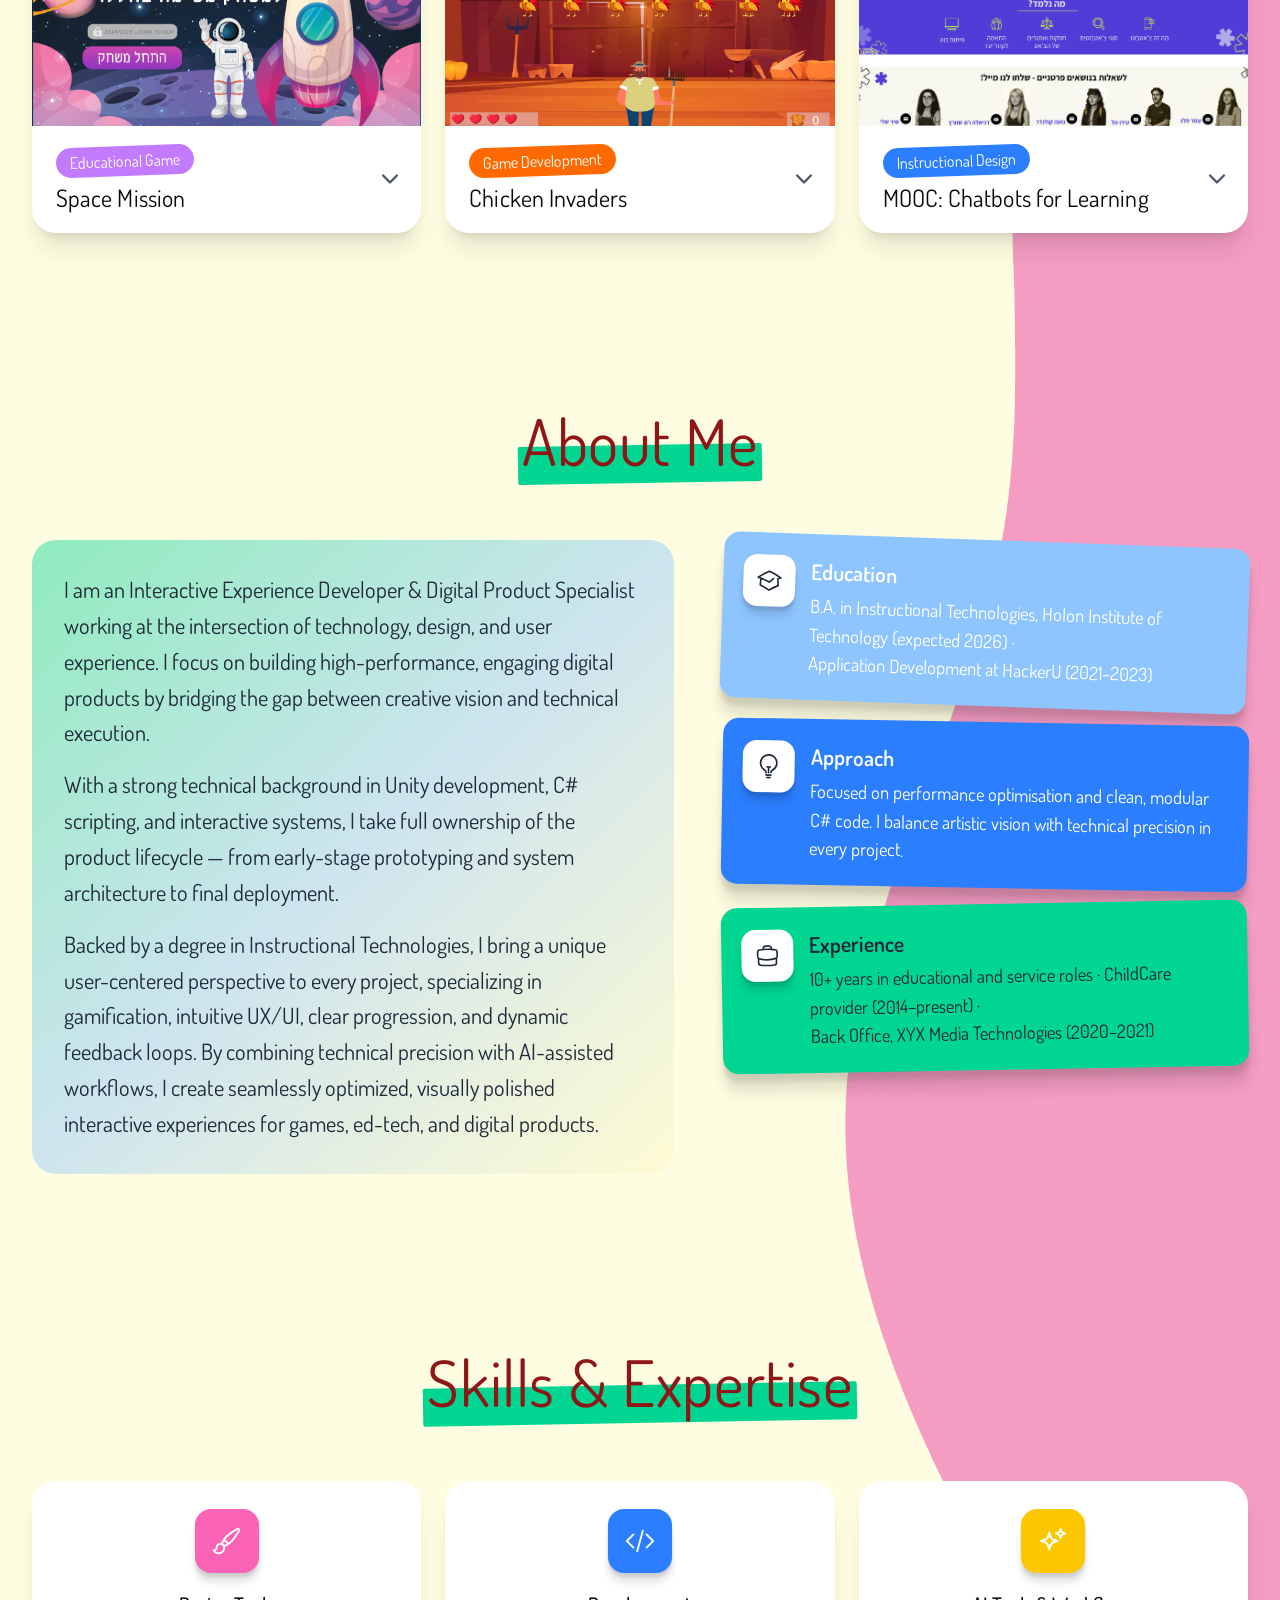
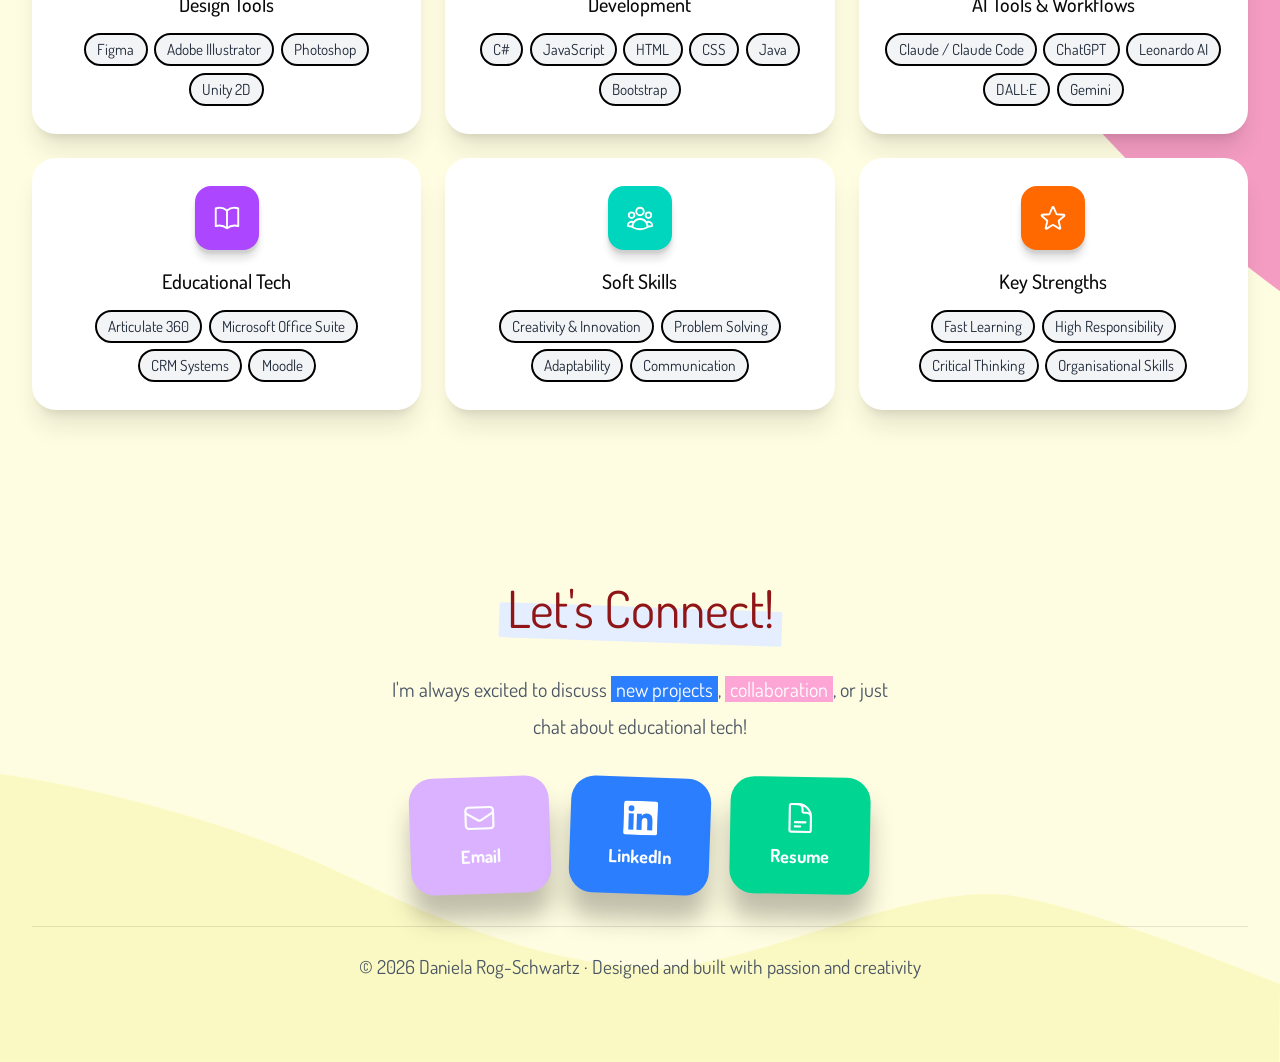
==== commit 1dd93a95: "Add finalProj card, reorder project cards, add project links - New ״השלב הבא״ - פרויקט גמר card (EdT" ====
--- a/index.html
+++ b/index.html
@@ -73,8 +73,65 @@
 
         <div class="projects-grid">
 
+            <!-- Project: ״השלב הבא״ - פרויקט גמר -->
+            <div class="project-card" style="--accent:#fdc700" data-project="0">
+                <div class="project-card-image project-card-image--clickable">
+                    <img src="MyPortfolio/Client/wwwroot/images/projects/finalProj/home-website.png" alt="״השלב הבא״ - פרויקט גמר" loading="lazy" />
+                </div>
+                <div class="project-card-header" role="button" tabindex="0" aria-expanded="false">
+                    <div class="project-card-header-text">
+                        <span class="project-category" style="background-color:#fdc700">EdTech</span>
+                        <h3 class="project-title">״השלב הבא״ - פרויקט גמר</h3>
+                    </div>
+                    <svg class="project-arrow" xmlns="http://www.w3.org/2000/svg" fill="none" viewBox="0 0 24 24" stroke-width="2.5" stroke="currentColor">
+                        <path stroke-linecap="round" stroke-linejoin="round" d="m19.5 8.25-7.5 7.5-7.5-7.5" />
+                    </svg>
+                </div>
+                <div class="project-collapse">
+                    <div class="project-collapse-inner">
+                        <p class="project-desc">An interactive educational platform designed to empower users through critical developmental transitions using targeted instructional design and engaging UI/UX. </p>
+                        <div class="project-tags">
+                            <span class="tech-tag">EdTech</span>
+                            <span class="tech-tag">UX Design</span>
+                            <span class="tech-tag">Product</span>
+                            <span class="tech-tag">User Research</span>
+                        </div>
+                        <a href="https://appdani.github.io/AllergySafe/" class="project-link" target="_blank" rel="noopener">View Project ↗</a>
+                    </div>
+                </div>
+            </div>
+
+            <!-- Project: Ninja-Style Instructive Game -->
+            <div class="project-card" style="--accent:#00d592" data-project="1">
+                <div class="project-card-image project-card-image--clickable">
+                    <img src="MyPortfolio/Client/wwwroot/images/projects/ninja/home.png" alt="Ninja-Style Instructive Game" loading="lazy" />
+                </div>
+                <div class="project-card-header" role="button" tabindex="0" aria-expanded="false">
+                    <div class="project-card-header-text">
+                        <span class="project-category" style="background-color:#00d592">Educational Game</span>
+                        <h3 class="project-title">Ninja-Style Instructive Game</h3>
+                    </div>
+                    <svg class="project-arrow" xmlns="http://www.w3.org/2000/svg" fill="none" viewBox="0 0 24 24" stroke-width="2.5" stroke="currentColor">
+                        <path stroke-linecap="round" stroke-linejoin="round" d="m19.5 8.25-7.5 7.5-7.5-7.5" />
+                    </svg>
+                </div>
+                <div class="project-collapse">
+                    <div class="project-collapse-inner">
+                        <p class="project-desc">Educational game developed in Unity for children receiving allergy clinic care, empowering young patients by building self-confidence and teaching informed daily allergy management decisions.</p>
+                        <div class="project-tags">
+                            <span class="tech-tag">Unity</span>
+                            <span class="tech-tag">C#</span>
+                            <span class="tech-tag">UX Design</span>
+                            <span class="tech-tag">Educational</span>
+                            <span class="tech-tag">Medical</span>
+                        </div>
+                        <a href="https://appdani.github.io/AllergyNinjaGame/" class="project-link" target="_blank" rel="noopener">View Project ↗</a>
+                    </div>
+                </div>
+            </div>
+
             <!-- Project: Yaacov Agam Portfolio -->
-            <div class="project-card" style="--accent:#fb64b6" data-project="0">
+            <div class="project-card" style="--accent:#fb64b6" data-project="2">
                 <div class="project-card-image project-card-image--clickable">
                     <img src="MyPortfolio/Client/wwwroot/images/projects/agam/hero.png" alt="Yaacov Agam Portfolio" loading="lazy" />
                 </div>
@@ -96,12 +153,13 @@
                             <span class="tech-tag">Prototyping</span>
                             <span class="tech-tag">Interaction Design</span>
                         </div>
+                        <a href="https://www.figma.com/proto/jI14K1XZBQcQNOPmkGBRUj/Yaacov-Agam---portfolio--Copy-?node-id=156-62&p=f&viewport=761%2C95%2C0.02&t=0FUA7dpDfXYjdvra-1&scaling=scale-down-width&content-scaling=fixed&starting-point-node-id=156%3A62&page-id=0%3A1" class="project-link" target="_blank" rel="noopener">View Project ↗</a>
                     </div>
                 </div>
             </div>
 
             <!-- Project: Space Mission -->
-            <div class="project-card" style="--accent:#c27aff" data-project="1">
+            <div class="project-card" style="--accent:#c27aff" data-project="3">
                 <div class="project-card-image project-card-image--clickable">
                     <img src="MyPortfolio/Client/wwwroot/images/projects/space/homeScreen.png" alt="Space Mission" loading="lazy" />
                 </div>
@@ -124,12 +182,13 @@
                             <span class="tech-tag">Unity Shaders</span>
                             <span class="tech-tag">Choice-Based Gameplay</span>
                         </div>
+                        <a href="https://triangle.telem-hit.net/2025/SpaceMission_DanielaNoamMeirav" class="project-link" target="_blank" rel="noopener">View Project ↗</a>
                     </div>
                 </div>
             </div>
 
             <!-- Project: Chicken Invaders -->
-            <div class="project-card" style="--accent:#ff6900" data-project="2">
+            <div class="project-card" style="--accent:#ff6900" data-project="4">
                 <div class="project-card-image project-card-image--clickable">
                     <img src="MyPortfolio/Client/wwwroot/images/projects/chicken/game.png" alt="Chicken Invaders" loading="lazy" />
                 </div>
@@ -151,12 +210,13 @@
                             <span class="tech-tag">Game Design</span>
                             <span class="tech-tag">AI-Assisted Development</span>
                         </div>
+                        <a href="https://danielarog.itch.io/chicken-invaders" class="project-link" target="_blank" rel="noopener">View Project ↗</a>
                     </div>
                 </div>
             </div>
 
             <!-- Project: Chatbots for Learning -->
-            <div class="project-card" style="--accent:#2b7fff" data-project="3">
+            <div class="project-card" style="--accent:#2b7fff" data-project="5">
                 <div class="project-card-image project-card-image--clickable">
                     <img src="MyPortfolio/Client/wwwroot/images/projects/mooc/hero.png" alt="Mini Course: Chatbots for Learning" loading="lazy" />
                 </div>
@@ -179,34 +239,7 @@
                             <span class="tech-tag">Chatbots</span>
                             <span class="tech-tag">Curriculum Design</span>
                         </div>
-                    </div>
-                </div>
-            </div>
-
-            <!-- Project: Ninja-Style Instructive Game -->
-            <div class="project-card" style="--accent:#00d592" data-project="4">
-                <div class="project-card-image project-card-image--clickable">
-                    <img src="MyPortfolio/Client/wwwroot/images/projects/ninja/home.png" alt="Ninja-Style Instructive Game" loading="lazy" />
-                </div>
-                <div class="project-card-header" role="button" tabindex="0" aria-expanded="false">
-                    <div class="project-card-header-text">
-                        <span class="project-category" style="background-color:#00d592">Educational Game</span>
-                        <h3 class="project-title">Ninja-Style Instructive Game</h3>
-                    </div>
-                    <svg class="project-arrow" xmlns="http://www.w3.org/2000/svg" fill="none" viewBox="0 0 24 24" stroke-width="2.5" stroke="currentColor">
-                        <path stroke-linecap="round" stroke-linejoin="round" d="m19.5 8.25-7.5 7.5-7.5-7.5" />
-                    </svg>
-                </div>
-                <div class="project-collapse">
-                    <div class="project-collapse-inner">
-                        <p class="project-desc">Educational game developed in Unity for children receiving allergy clinic care, empowering young patients by building self-confidence and teaching informed daily allergy management decisions.</p>
-                        <div class="project-tags">
-                            <span class="tech-tag">Unity</span>
-                            <span class="tech-tag">C#</span>
-                            <span class="tech-tag">UX Design</span>
-                            <span class="tech-tag">Educational</span>
-                            <span class="tech-tag">Medical</span>
-                        </div>
+                        <a href="https://telemview.telem-hit.net/product/4377" class="project-link" target="_blank" rel="noopener">View Project ↗</a>
                     </div>
                 </div>
             </div>
@@ -481,6 +514,28 @@
     // ---- Project modal data ----
     const BASE = 'MyPortfolio/Client/wwwroot/images/projects/';
     const projects = [
+        {
+            title: '״השלב הבא״ - פרויקט גמר',
+            description: 'An interactive educational platform designed to guide and empower users through critical developmental and health transitions. Developed using modern instructional design principles and engaging UI/UX, the project translates complex real-world challenges into structured, accessible digital experiences. It highlights end-to-end product development—from user research and core architecture to intuitive interaction design—delivering measurable learning outcomes and meaningful user empowerment..',
+            accent: '#fdc700',
+            link: null,
+            gallery: [
+                { src: BASE + 'finalProj/home-website.png',    label: 'Home' },
+                { src: BASE + 'finalProj/library - website.png', label: 'Library' },
+                { src: BASE + 'finalProj/gameMap - website.png', label: 'Game Map' }
+            ]
+        },
+        {
+            title: 'Ninja-Style Instructive Game – Medical Education',
+            description: 'An educational Unity game developed for the pediatric allergy clinic at Schneider Children\'s Medical Center. The ninja-themed game empowers young patients to understand their allergy condition and build confidence in managing it daily. Designed with child-friendly UX principles and validated with medical staff to ensure accuracy and age-appropriate content.',
+            accent: '#00d592',
+            link: null,
+            gallery: [
+                { src: BASE + 'ninja/home.png',    label: 'Start Screen' },
+                { src: BASE + 'ninja/summary.png', label: 'Summary' },
+                { src: BASE + 'ninja/game.mov',    label: 'Demo Video' }
+            ]
+        },
         {
             title: 'Yaacov Agam Portfolio – UX & Interaction Design',
             description: 'Yaacov Agam Portfolio is a UX and interaction design project created in Figma as part of the Graphic design for interactive interfaces course. The project translates the visual language and motion principles of Yaacov Agam\'s kinetic art into a customized, interactive digital portfolio, emphasizing visual storytelling and interaction-driven navigation.',
@@ -529,17 +584,6 @@
                 { src: BASE + 'mooc/info.png',  label: 'Module Info' },
                 { src: BASE + 'mooc/match.png', label: 'Matching Activity' }
             ]
-        },
-        {
-            title: 'Ninja-Style Instructive Game – Medical Education',
-            description: 'An educational Unity game developed for the pediatric allergy clinic at Schneider Children\'s Medical Center. The ninja-themed game empowers young patients to understand their allergy condition and build confidence in managing it daily. Designed with child-friendly UX principles and validated with medical staff to ensure accuracy and age-appropriate content.',
-            accent: '#00d592',
-            link: null,
-            gallery: [
-                { src: BASE + 'ninja/home.png',    label: 'Start Screen' },
-                { src: BASE + 'ninja/summary.png', label: 'Summary' },
-                { src: BASE + 'ninja/game.mov',    label: 'Demo Video' }
-            ]
         }
     ];
 
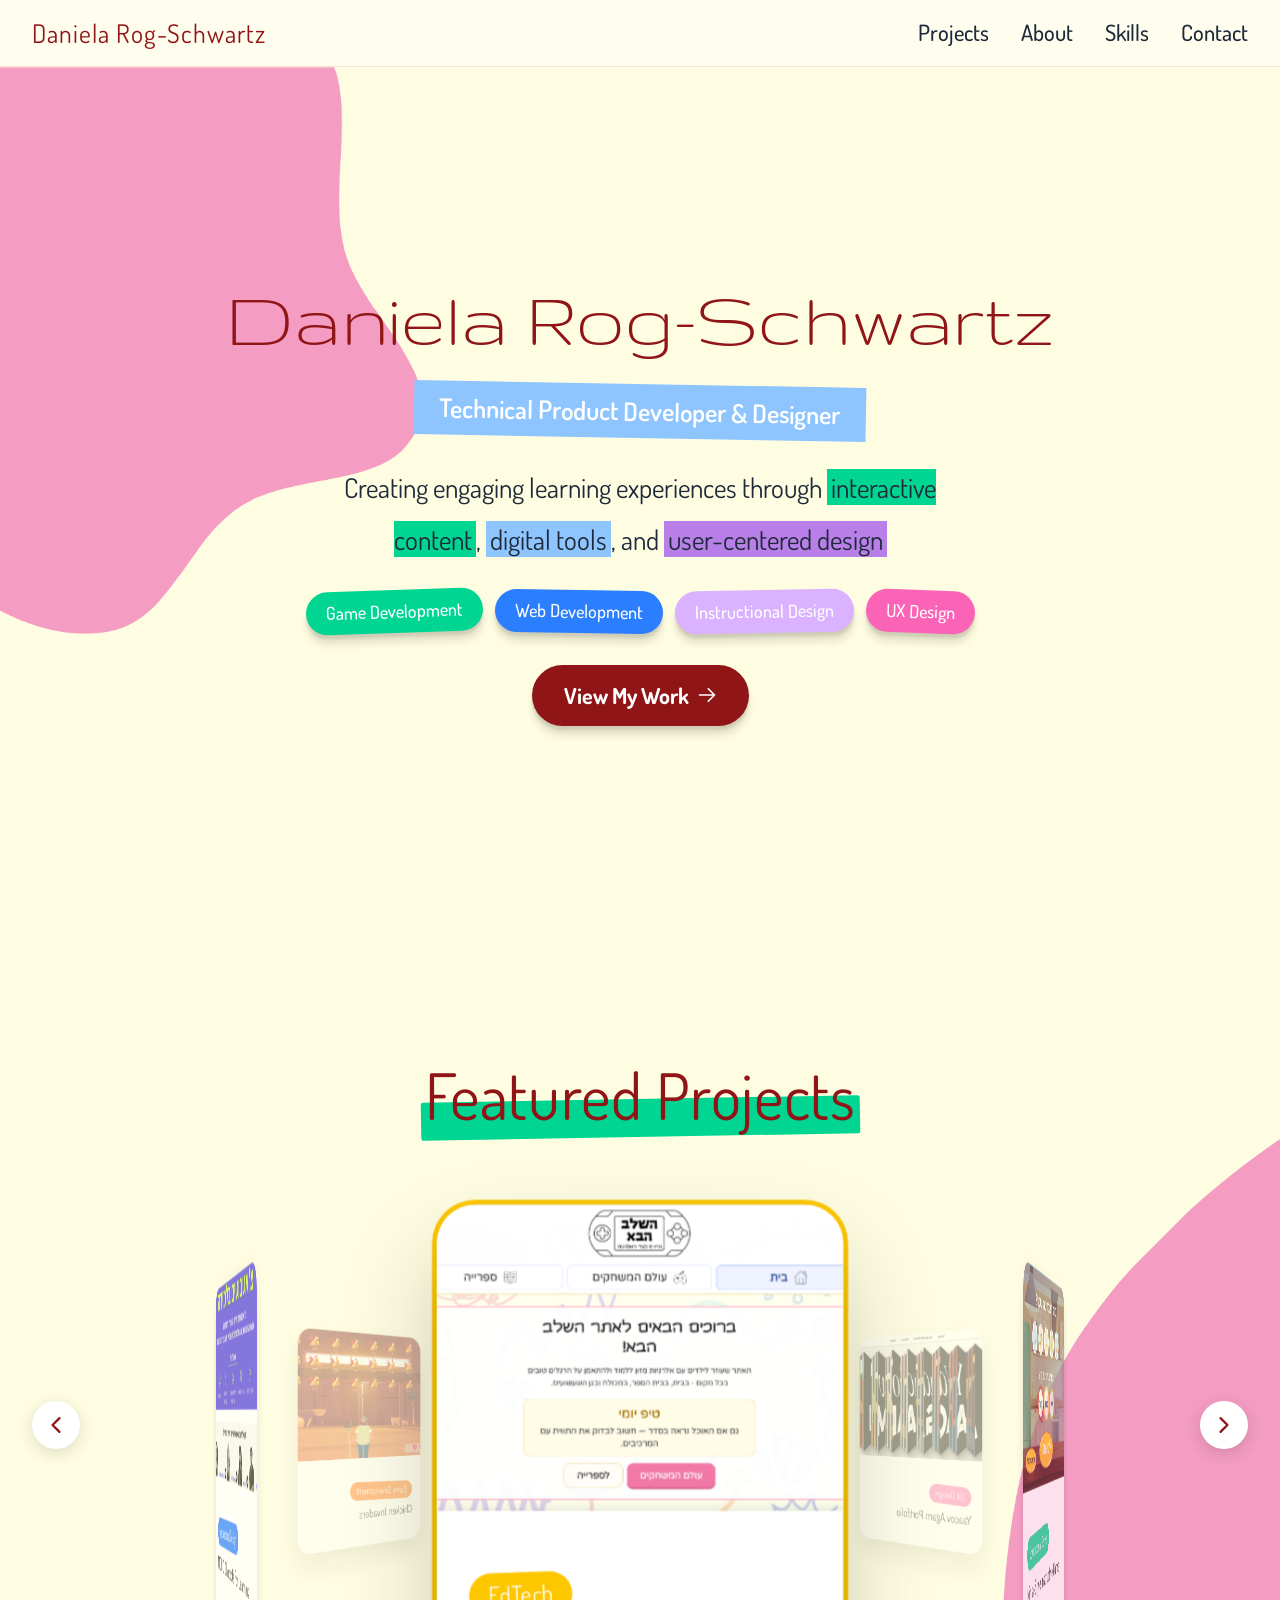
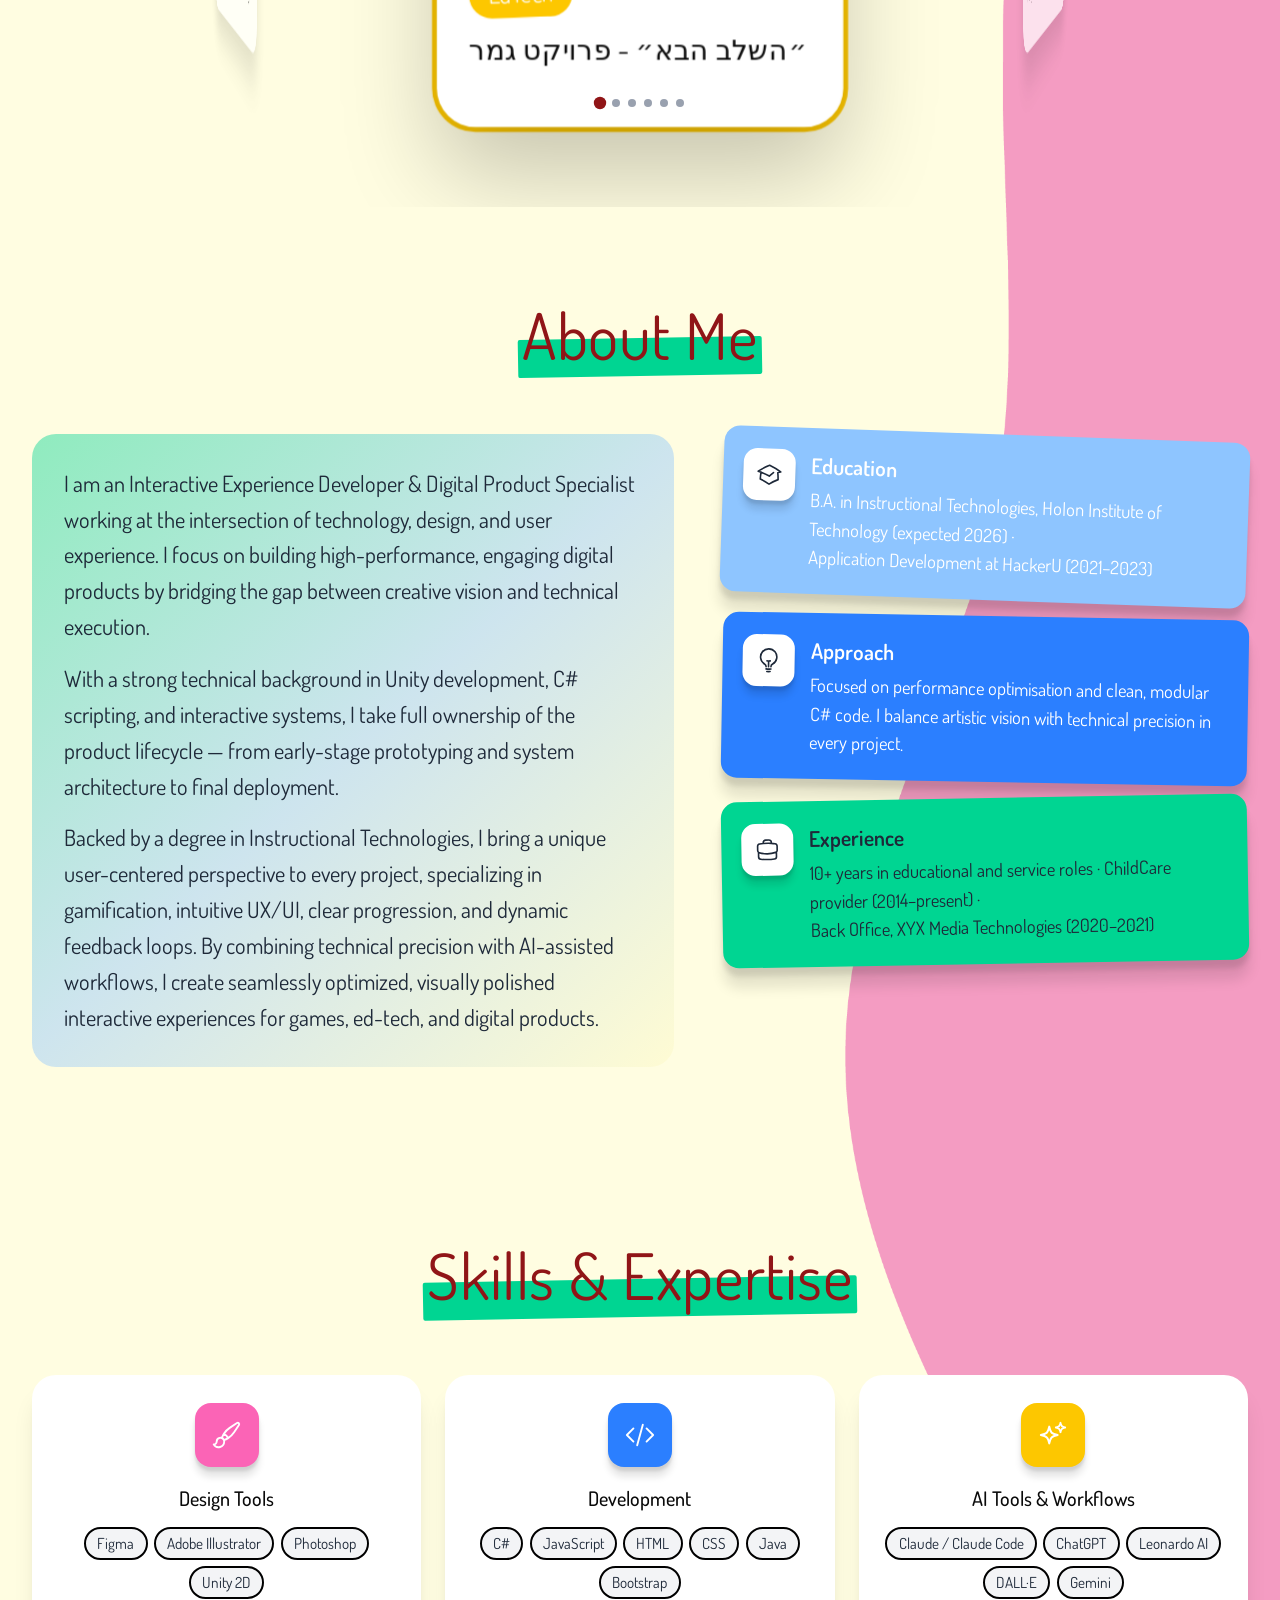
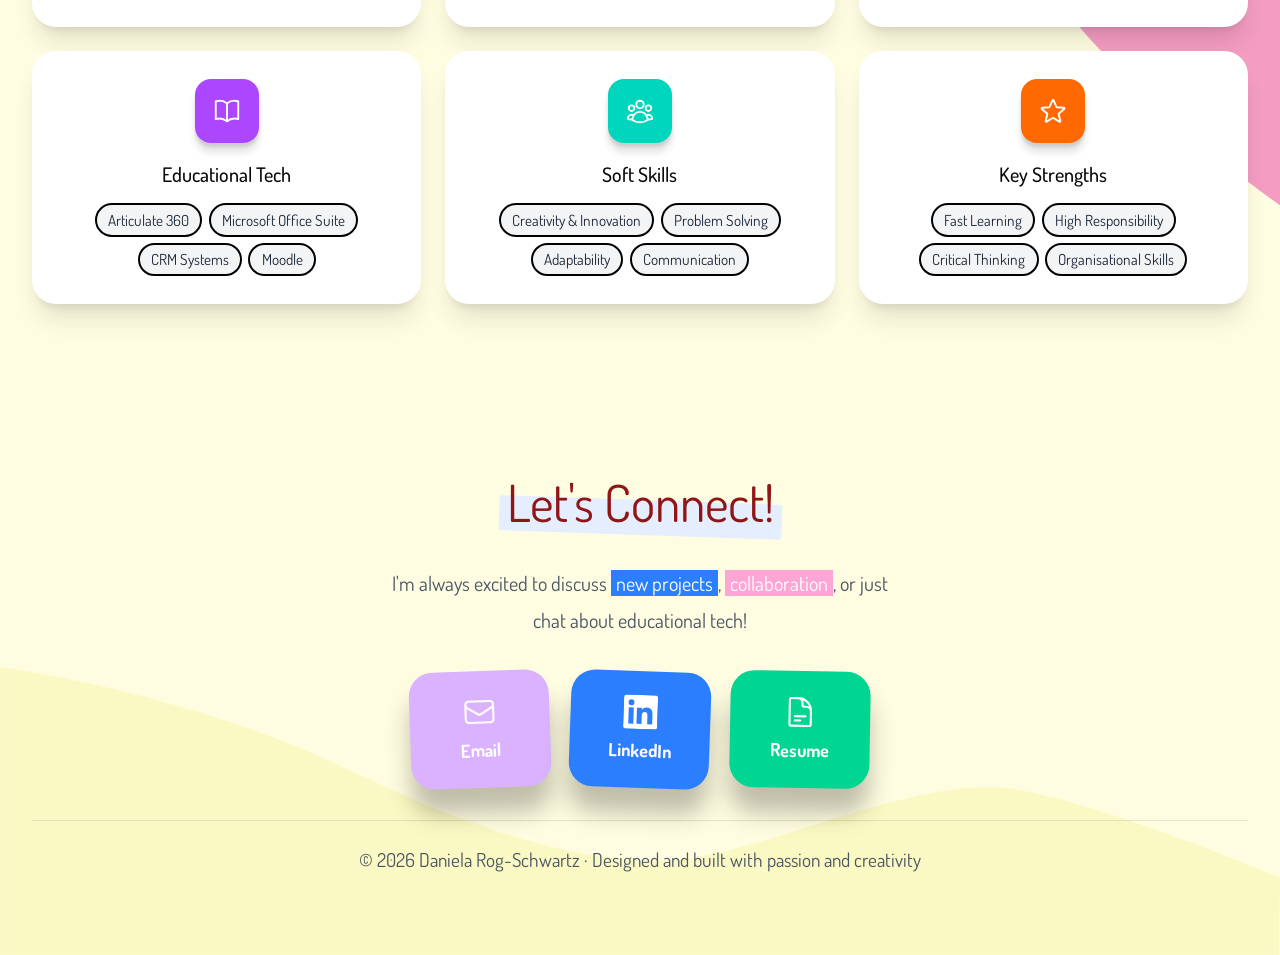
==== commit 433ee6d4: "carrousel" ====
--- a/index.html
+++ b/index.html
@@ -27,7 +27,6 @@
     <img class="hero-blob" src="images/blob/hero-blob.png" alt="" aria-hidden="true">
     <div class="hero-inner">
 
-      
         <h1 class="hero-name">Daniela Rog-Schwartz</h1>
 
         <div class="hero-role-wrap">
@@ -71,179 +70,97 @@
             </div>
         </div>
 
-        <div class="projects-grid">
-
-            <!-- Project: ״השלב הבא״ - פרויקט גמר -->
-            <div class="project-card" style="--accent:#fdc700" data-project="0">
-                <div class="project-card-image project-card-image--clickable">
-                    <img src="MyPortfolio/Client/wwwroot/images/projects/finalProj/home-website.png" alt="״השלב הבא״ - פרויקט גמר" loading="lazy" />
-                </div>
-                <div class="project-card-header" role="button" tabindex="0" aria-expanded="false">
-                    <div class="project-card-header-text">
-                        <span class="project-category" style="background-color:#fdc700">EdTech</span>
-                        <h3 class="project-title">״השלב הבא״ - פרויקט גמר</h3>
-                    </div>
-                    <svg class="project-arrow" xmlns="http://www.w3.org/2000/svg" fill="none" viewBox="0 0 24 24" stroke-width="2.5" stroke="currentColor">
-                        <path stroke-linecap="round" stroke-linejoin="round" d="m19.5 8.25-7.5 7.5-7.5-7.5" />
-                    </svg>
-                </div>
-                <div class="project-collapse">
-                    <div class="project-collapse-inner">
-                        <p class="project-desc">An interactive educational platform designed to empower users through critical developmental transitions using targeted instructional design and engaging UI/UX. </p>
-                        <div class="project-tags">
-                            <span class="tech-tag">EdTech</span>
-                            <span class="tech-tag">UX Design</span>
-                            <span class="tech-tag">Product</span>
-                            <span class="tech-tag">User Research</span>
+        <div class="carousel-wrapper">
+            <div class="carousel-scene">
+                <div class="carousel-ring" id="carouselRing">
+
+                    <div class="ci" style="--i:0" data-project="0">
+                        <div class="ci-face">
+                            <div class="ci-img">
+                                <img src="MyPortfolio/Client/wwwroot/images/projects/finalProj/home-website.png" alt="״השלב הבא״" loading="lazy" />
+                            </div>
+                            <div class="ci-info">
+                                <span class="ci-cat" style="background:#fdc700">EdTech</span>
+                                <h3 class="ci-title">״השלב הבא״ - פרויקט גמר</h3>
+                            </div>
                         </div>
-                        <a href="https://appdani.github.io/AllergySafe/" class="project-link" target="_blank" rel="noopener">View Project ↗</a>
-                    </div>
-                </div>
-            </div>
-
-            <!-- Project: Ninja-Style Instructive Game -->
-            <div class="project-card" style="--accent:#00d592" data-project="1">
-                <div class="project-card-image project-card-image--clickable">
-                    <img src="MyPortfolio/Client/wwwroot/images/projects/ninja/home.png" alt="Ninja-Style Instructive Game" loading="lazy" />
-                </div>
-                <div class="project-card-header" role="button" tabindex="0" aria-expanded="false">
-                    <div class="project-card-header-text">
-                        <span class="project-category" style="background-color:#00d592">Educational Game</span>
-                        <h3 class="project-title">Ninja-Style Instructive Game</h3>
-                    </div>
-                    <svg class="project-arrow" xmlns="http://www.w3.org/2000/svg" fill="none" viewBox="0 0 24 24" stroke-width="2.5" stroke="currentColor">
-                        <path stroke-linecap="round" stroke-linejoin="round" d="m19.5 8.25-7.5 7.5-7.5-7.5" />
-                    </svg>
-                </div>
-                <div class="project-collapse">
-                    <div class="project-collapse-inner">
-                        <p class="project-desc">Educational game developed in Unity for children receiving allergy clinic care, empowering young patients by building self-confidence and teaching informed daily allergy management decisions.</p>
-                        <div class="project-tags">
-                            <span class="tech-tag">Unity</span>
-                            <span class="tech-tag">C#</span>
-                            <span class="tech-tag">UX Design</span>
-                            <span class="tech-tag">Educational</span>
-                            <span class="tech-tag">Medical</span>
+                    </div>
+
+                    <div class="ci" style="--i:1" data-project="1">
+                        <div class="ci-face">
+                            <div class="ci-img">
+                                <img src="MyPortfolio/Client/wwwroot/images/projects/ninja/home.png" alt="Ninja Game" loading="lazy" />
+                            </div>
+                            <div class="ci-info">
+                                <span class="ci-cat" style="background:#00d592">Educational Game</span>
+                                <h3 class="ci-title">Ninja-Style Instructive Game</h3>
+                            </div>
                         </div>
-                        <a href="https://appdani.github.io/AllergyNinjaGame/" class="project-link" target="_blank" rel="noopener">View Project ↗</a>
-                    </div>
-                </div>
-            </div>
-
-            <!-- Project: Yaacov Agam Portfolio -->
-            <div class="project-card" style="--accent:#fb64b6" data-project="2">
-                <div class="project-card-image project-card-image--clickable">
-                    <img src="MyPortfolio/Client/wwwroot/images/projects/agam/hero.png" alt="Yaacov Agam Portfolio" loading="lazy" />
-                </div>
-                <div class="project-card-header" role="button" tabindex="0" aria-expanded="false">
-                    <div class="project-card-header-text">
-                        <span class="project-category" style="background-color:#fb64b6">UX Design</span>
-                        <h3 class="project-title">Yaacov Agam Portfolio</h3>
-                    </div>
-                    <svg class="project-arrow" xmlns="http://www.w3.org/2000/svg" fill="none" viewBox="0 0 24 24" stroke-width="2.5" stroke="currentColor">
-                        <path stroke-linecap="round" stroke-linejoin="round" d="m19.5 8.25-7.5 7.5-7.5-7.5" />
-                    </svg>
-                </div>
-                <div class="project-collapse">
-                    <div class="project-collapse-inner">
-                        <p class="project-desc">Interactive artist portfolio designed in Figma, translating Yaacov Agam's kinetic art visual language and motion principles into a customised, interaction-driven digital experience.</p>
-                        <div class="project-tags">
-                            <span class="tech-tag">Figma</span>
-                            <span class="tech-tag">User Research</span>
-                            <span class="tech-tag">Prototyping</span>
-                            <span class="tech-tag">Interaction Design</span>
+                    </div>
+
+                    <div class="ci" style="--i:2" data-project="2">
+                        <div class="ci-face">
+                            <div class="ci-img">
+                                <img src="MyPortfolio/Client/wwwroot/images/projects/agam/hero.png" alt="Agam Portfolio" loading="lazy" />
+                            </div>
+                            <div class="ci-info">
+                                <span class="ci-cat" style="background:#fb64b6">UX Design</span>
+                                <h3 class="ci-title">Yaacov Agam Portfolio</h3>
+                            </div>
                         </div>
-                        <a href="https://www.figma.com/proto/jI14K1XZBQcQNOPmkGBRUj/Yaacov-Agam---portfolio--Copy-?node-id=156-62&p=f&viewport=761%2C95%2C0.02&t=0FUA7dpDfXYjdvra-1&scaling=scale-down-width&content-scaling=fixed&starting-point-node-id=156%3A62&page-id=0%3A1" class="project-link" target="_blank" rel="noopener">View Project ↗</a>
-                    </div>
-                </div>
-            </div>
-
-            <!-- Project: Space Mission -->
-            <div class="project-card" style="--accent:#c27aff" data-project="3">
-                <div class="project-card-image project-card-image--clickable">
-                    <img src="MyPortfolio/Client/wwwroot/images/projects/space/homeScreen.png" alt="Space Mission" loading="lazy" />
-                </div>
-                <div class="project-card-header" role="button" tabindex="0" aria-expanded="false">
-                    <div class="project-card-header-text">
-                        <span class="project-category" style="background-color:#c27aff">Educational Game</span>
-                        <h3 class="project-title">Space Mission</h3>
-                    </div>
-                    <svg class="project-arrow" xmlns="http://www.w3.org/2000/svg" fill="none" viewBox="0 0 24 24" stroke-width="2.5" stroke="currentColor">
-                        <path stroke-linecap="round" stroke-linejoin="round" d="m19.5 8.25-7.5 7.5-7.5-7.5" />
-                    </svg>
-                </div>
-                <div class="project-collapse">
-                    <div class="project-collapse-inner">
-                        <p class="project-desc">Space-themed educational game where children progress by answering questions to help an astronaut return to Earth. Features custom Unity shaders, particle systems, and choice-based gameplay.</p>
-                        <div class="project-tags">
-                            <span class="tech-tag">Unity</span>
-                            <span class="tech-tag">C#</span>
-                            <span class="tech-tag">Educational Design</span>
-                            <span class="tech-tag">Unity Shaders</span>
-                            <span class="tech-tag">Choice-Based Gameplay</span>
+                    </div>
+
+                    <div class="ci" style="--i:3" data-project="3">
+                        <div class="ci-face">
+                            <div class="ci-img">
+                                <img src="MyPortfolio/Client/wwwroot/images/projects/space/homeScreen.png" alt="Space Mission" loading="lazy" />
+                            </div>
+                            <div class="ci-info">
+                                <span class="ci-cat" style="background:#c27aff">Educational Game</span>
+                                <h3 class="ci-title">Space Mission</h3>
+                            </div>
                         </div>
-                        <a href="https://triangle.telem-hit.net/2025/SpaceMission_DanielaNoamMeirav" class="project-link" target="_blank" rel="noopener">View Project ↗</a>
-                    </div>
-                </div>
-            </div>
-
-            <!-- Project: Chicken Invaders -->
-            <div class="project-card" style="--accent:#ff6900" data-project="4">
-                <div class="project-card-image project-card-image--clickable">
-                    <img src="MyPortfolio/Client/wwwroot/images/projects/chicken/game.png" alt="Chicken Invaders" loading="lazy" />
-                </div>
-                <div class="project-card-header" role="button" tabindex="0" aria-expanded="false">
-                    <div class="project-card-header-text">
-                        <span class="project-category" style="background-color:#ff6900">Game Development</span>
-                        <h3 class="project-title">Chicken Invaders</h3>
-                    </div>
-                    <svg class="project-arrow" xmlns="http://www.w3.org/2000/svg" fill="none" viewBox="0 0 24 24" stroke-width="2.5" stroke="currentColor">
-                        <path stroke-linecap="round" stroke-linejoin="round" d="m19.5 8.25-7.5 7.5-7.5-7.5" />
-                    </svg>
-                </div>
-                <div class="project-collapse">
-                    <div class="project-collapse-inner">
-                        <p class="project-desc">Arcade-inspired shooter built in Unity 2D focusing on core gameplay systems: player movement, shooting mechanics, enemy spawning, and real-time feedback. Built with AI-assisted workflows.</p>
-                        <div class="project-tags">
-                            <span class="tech-tag">Unity</span>
-                            <span class="tech-tag">C#</span>
-                            <span class="tech-tag">Game Design</span>
-                            <span class="tech-tag">AI-Assisted Development</span>
+                    </div>
+
+                    <div class="ci" style="--i:4" data-project="4">
+                        <div class="ci-face">
+                            <div class="ci-img">
+                                <img src="MyPortfolio/Client/wwwroot/images/projects/chicken/game.png" alt="Chicken Invaders" loading="lazy" />
+                            </div>
+                            <div class="ci-info">
+                                <span class="ci-cat" style="background:#ff6900">Game Development</span>
+                                <h3 class="ci-title">Chicken Invaders</h3>
+                            </div>
                         </div>
-                        <a href="https://danielarog.itch.io/chicken-invaders" class="project-link" target="_blank" rel="noopener">View Project ↗</a>
-                    </div>
-                </div>
-            </div>
-
-            <!-- Project: Chatbots for Learning -->
-            <div class="project-card" style="--accent:#2b7fff" data-project="5">
-                <div class="project-card-image project-card-image--clickable">
-                    <img src="MyPortfolio/Client/wwwroot/images/projects/mooc/hero.png" alt="Mini Course: Chatbots for Learning" loading="lazy" />
-                </div>
-                <div class="project-card-header" role="button" tabindex="0" aria-expanded="false">
-                    <div class="project-card-header-text">
-                        <span class="project-category" style="background-color:#2b7fff">Instructional Design</span>
-                        <h3 class="project-title">MOOC: Chatbots for Learning</h3>
-                    </div>
-                    <svg class="project-arrow" xmlns="http://www.w3.org/2000/svg" fill="none" viewBox="0 0 24 24" stroke-width="2.5" stroke="currentColor">
-                        <path stroke-linecap="round" stroke-linejoin="round" d="m19.5 8.25-7.5 7.5-7.5-7.5" />
-                    </svg>
-                </div>
-                <div class="project-collapse">
-                    <div class="project-collapse-inner">
-                        <p class="project-desc">Comprehensive Moodle course teaching educators to build AI-powered chatbots — from target-audience persona design through hands-on deployment on ChatGPT and Poe.</p>
-                        <div class="project-tags">
-                            <span class="tech-tag">Moodle</span>
-                            <span class="tech-tag">Instructional Design</span>
-                            <span class="tech-tag">AI</span>
-                            <span class="tech-tag">Chatbots</span>
-                            <span class="tech-tag">Curriculum Design</span>
+                    </div>
+
+                    <div class="ci" style="--i:5" data-project="5">
+                        <div class="ci-face">
+                            <div class="ci-img">
+                                <img src="MyPortfolio/Client/wwwroot/images/projects/mooc/hero.png" alt="MOOC Chatbots" loading="lazy" />
+                            </div>
+                            <div class="ci-info">
+                                <span class="ci-cat" style="background:#2b7fff">Instructional Design</span>
+                                <h3 class="ci-title">MOOC: Chatbots for Learning</h3>
+                            </div>
                         </div>
-                        <a href="https://telemview.telem-hit.net/product/4377" class="project-link" target="_blank" rel="noopener">View Project ↗</a>
-                    </div>
-                </div>
-            </div>
-
+                    </div>
+
+                </div>
+            </div>
+
+            <button class="cc-btn cc-prev" id="ccPrev" aria-label="Previous project">
+                <svg xmlns="http://www.w3.org/2000/svg" fill="none" viewBox="0 0 24 24" stroke-width="2.5" stroke="currentColor">
+                    <path stroke-linecap="round" stroke-linejoin="round" d="M15.75 19.5 8.25 12l7.5-7.5" />
+                </svg>
+            </button>
+            <button class="cc-btn cc-next" id="ccNext" aria-label="Next project">
+                <svg xmlns="http://www.w3.org/2000/svg" fill="none" viewBox="0 0 24 24" stroke-width="2.5" stroke="currentColor">
+                    <path stroke-linecap="round" stroke-linejoin="round" d="m8.25 4.5 7.5 7.5-7.5 7.5" />
+                </svg>
+            </button>
+
+            <div class="cc-dots" id="ccDots"></div>
         </div>
     </div>
 </section>
@@ -467,7 +384,7 @@
         <button class="modal-close" id="modal-close" aria-label="Close">&times;</button>
         <h2 class="modal-title" id="modal-title"></h2>
         <p class="modal-desc" id="modal-desc"></p>
-        <a class="modal-link" id="modal-link" href="#" target="_blank" rel="noopener">link to portfolio</a>
+        <a class="modal-link" id="modal-link" href="#" target="_blank" rel="noopener">View Project ↗</a>
         <div class="modal-gallery" id="modal-gallery"></div>
     </div>
 </div>
@@ -483,42 +400,14 @@
         });
     });
 
-    // Collapsible project cards
-    document.querySelectorAll('.project-card-header').forEach(function (header) {
-        function toggle() {
-            const card = header.closest('.project-card');
-            const collapse = card.querySelector('.project-collapse');
-            const isOpen = card.classList.contains('open');
-
-            if (isOpen) {
-                collapse.style.maxHeight = collapse.scrollHeight + 'px';
-                requestAnimationFrame(function () { collapse.style.maxHeight = '0'; });
-                card.classList.remove('open');
-                header.setAttribute('aria-expanded', 'false');
-            } else {
-                collapse.style.maxHeight = collapse.scrollHeight + 'px';
-                card.classList.add('open');
-                header.setAttribute('aria-expanded', 'true');
-                collapse.addEventListener('transitionend', function onEnd() {
-                    if (card.classList.contains('open')) collapse.style.maxHeight = 'none';
-                    collapse.removeEventListener('transitionend', onEnd);
-                });
-            }
-        }
-        header.addEventListener('click', toggle);
-        header.addEventListener('keydown', function (e) {
-            if (e.key === 'Enter' || e.key === ' ') { e.preventDefault(); toggle(); }
-        });
-    });
-
     // ---- Project modal data ----
-    const BASE = 'MyPortfolio/Client/wwwroot/images/projects/';
-    const projects = [
+    var BASE = 'MyPortfolio/Client/wwwroot/images/projects/';
+    var projects = [
         {
             title: '״השלב הבא״ - פרויקט גמר',
-            description: 'An interactive educational platform designed to guide and empower users through critical developmental and health transitions. Developed using modern instructional design principles and engaging UI/UX, the project translates complex real-world challenges into structured, accessible digital experiences. It highlights end-to-end product development—from user research and core architecture to intuitive interaction design—delivering measurable learning outcomes and meaningful user empowerment..',
+            description: 'An interactive educational platform designed to guide and empower users through critical developmental and health transitions. Developed using modern instructional design principles and engaging UI/UX, the project translates complex real-world challenges into structured, accessible digital experiences.',
             accent: '#fdc700',
-            link: null,
+            link: 'https://appdani.github.io/AllergySafe/',
             gallery: [
                 { src: BASE + 'finalProj/home-website.png',    label: 'Home' },
                 { src: BASE + 'finalProj/library - website.png', label: 'Library' },
@@ -527,9 +416,9 @@
         },
         {
             title: 'Ninja-Style Instructive Game – Medical Education',
-            description: 'An educational Unity game developed for the pediatric allergy clinic at Schneider Children\'s Medical Center. The ninja-themed game empowers young patients to understand their allergy condition and build confidence in managing it daily. Designed with child-friendly UX principles and validated with medical staff to ensure accuracy and age-appropriate content.',
+            description: 'An educational Unity game developed for the pediatric allergy clinic at Schneider Children\'s Medical Center. The ninja-themed game empowers young patients to understand their allergy condition and build confidence in managing it daily.',
             accent: '#00d592',
-            link: null,
+            link: 'https://appdani.github.io/AllergyNinjaGame/',
             gallery: [
                 { src: BASE + 'ninja/home.png',    label: 'Start Screen' },
                 { src: BASE + 'ninja/summary.png', label: 'Summary' },
@@ -538,9 +427,9 @@
         },
         {
             title: 'Yaacov Agam Portfolio – UX & Interaction Design',
-            description: 'Yaacov Agam Portfolio is a UX and interaction design project created in Figma as part of the Graphic design for interactive interfaces course. The project translates the visual language and motion principles of Yaacov Agam\'s kinetic art into a customized, interactive digital portfolio, emphasizing visual storytelling and interaction-driven navigation.',
+            description: 'A UX and interaction design project created in Figma translating the visual language and motion principles of Yaacov Agam\'s kinetic art into a customized, interactive digital portfolio.',
             accent: '#fb64b6',
-            link: null,
+            link: 'https://www.figma.com/proto/jI14K1XZBQcQNOPmkGBRUj/Yaacov-Agam---portfolio--Copy-?node-id=156-62&p=f&viewport=761%2C95%2C0.02&t=0FUA7dpDfXYjdvra-1&scaling=scale-down-width&content-scaling=fixed&starting-point-node-id=156%3A62&page-id=0%3A1',
             gallery: [
                 { src: BASE + 'agam/hero.png',     label: 'AGAM' },
                 { src: BASE + 'agam/world.png',    label: 'Around the World' },
@@ -552,9 +441,9 @@
         },
         {
             title: 'Space Mission – Educational Game',
-            description: 'Space Mission is a Unity educational game designed for children. Players answer curriculum questions to help an astronaut navigate through space and return to Earth safely. The game features custom HLSL shaders for planet and nebula visuals, a particle system for rocket exhaust, and a branching choice-based progression system that adapts to each answer.',
+            description: 'A Unity educational game for children. Players answer curriculum questions to help an astronaut return to Earth. Features custom HLSL shaders, particle systems, and branching choice-based progression.',
             accent: '#c27aff',
-            link: null,
+            link: 'https://triangle.telem-hit.net/2025/SpaceMission_DanielaNoamMeirav',
             gallery: [
                 { src: BASE + 'space/homeScreen.png', label: 'Main Menu' },
                 { src: BASE + 'space/gameScreen.png', label: 'Gameplay' },
@@ -564,9 +453,9 @@
         },
         {
             title: 'Chicken Invaders – Game Development',
-            description: 'Chicken Invaders is an arcade-style Unity 2D shooter inspired by the classic Space Invaders genre. The project focuses on core gameplay systems: player movement, projectile mechanics, enemy wave spawning, and real-time score tracking. Developed with AI-assisted code generation to accelerate prototyping and explore modern development workflows.',
+            description: 'Arcade-style Unity 2D shooter inspired by Space Invaders. Focuses on core gameplay systems: player movement, projectile mechanics, enemy wave spawning, and real-time score tracking.',
             accent: '#ff6900',
-            link: null,
+            link: 'https://danielarog.itch.io/chicken-invaders',
             gallery: [
                 { src: BASE + 'chicken/game.png',   label: 'Gameplay' },
                 { src: BASE + 'chicken/winner.png', label: 'Winner Screen' },
@@ -576,9 +465,9 @@
         },
         {
             title: 'Mini Course: Chatbots for Learning',
-            description: 'A comprehensive Moodle mini-course designed to teach educators how to build AI-powered chatbots for their classrooms. The course covers target-audience persona design, chatbot conversation architecture, and hands-on deployment on ChatGPT and Poe. Includes interactive exercises, knowledge-check quizzes, and a capstone final project.',
+            description: 'A comprehensive Moodle mini-course teaching educators to build AI-powered chatbots. Covers persona design, conversation architecture, and hands-on deployment on ChatGPT and Poe.',
             accent: '#2b7fff',
-            link: null,
+            link: 'https://telemview.telem-hit.net/product/4377',
             gallery: [
                 { src: BASE + 'mooc/hero.png',  label: 'Course Overview' },
                 { src: BASE + 'mooc/info.png',  label: 'Module Info' },
@@ -588,16 +477,15 @@
     ];
 
     // ---- Modal logic ----
-    const modal    = document.getElementById('project-modal');
-    const modalBox = modal.querySelector('.modal-box');
+    var modal    = document.getElementById('project-modal');
+    var modalBox = modal.querySelector('.modal-box');
 
     function openModal(index) {
-        const p = projects[index];
-
+        var p = projects[index];
         document.getElementById('modal-title').textContent = p.title;
         document.getElementById('modal-desc').textContent  = p.description;
 
-        const linkEl = document.getElementById('modal-link');
+        var linkEl = document.getElementById('modal-link');
         if (p.link) {
             linkEl.href = p.link;
             linkEl.style.display = 'inline-block';
@@ -606,15 +494,15 @@
         }
         linkEl.style.backgroundColor = p.accent;
 
-        const gallery = document.getElementById('modal-gallery');
+        var gallery = document.getElementById('modal-gallery');
         gallery.innerHTML = '';
         p.gallery.forEach(function (item) {
-            const fig = document.createElement('figure');
+            var fig = document.createElement('figure');
             fig.className = 'gallery-item';
 
-            const isVideo = /\.(mp4|mov|webm)$/i.test(item.src);
+            var isVideo = /\.(mp4|mov|webm)$/i.test(item.src);
             if (isVideo) {
-                const vid = document.createElement('video');
+                var vid = document.createElement('video');
                 vid.src = item.src;
                 vid.autoplay = true;
                 vid.loop = true;
@@ -623,14 +511,14 @@
                 vid.style.cssText = 'width:100%;height:100%;object-fit:cover;display:block;';
                 fig.appendChild(vid);
             } else {
-                const img = document.createElement('img');
+                var img = document.createElement('img');
                 img.src = item.src;
                 img.alt = item.label;
                 img.onerror = function () {
                     fig.style.background = p.accent + '22';
                     fig.style.border = '2px dashed ' + p.accent;
                     this.style.display = 'none';
-                    const lbl = document.createElement('span');
+                    var lbl = document.createElement('span');
                     lbl.className = 'gallery-placeholder-label';
                     lbl.textContent = item.label;
                     lbl.style.color = p.accent;
@@ -638,7 +526,6 @@
                 };
                 fig.appendChild(img);
             }
-
             gallery.appendChild(fig);
         });
 
@@ -653,24 +540,12 @@
         document.body.style.overflow = '';
     }
 
-    // Click on card image opens modal
-    document.querySelectorAll('.project-card-image--clickable').forEach(function (imgWrap) {
-        imgWrap.addEventListener('click', function () {
-            const card  = imgWrap.closest('.project-card');
-            const index = parseInt(card.dataset.project, 10);
-            openModal(index);
-        });
-    });
-
     document.getElementById('modal-close').addEventListener('click', closeModal);
     modal.addEventListener('click', function (e) {
         if (!modalBox.contains(e.target)) closeModal();
     });
     document.addEventListener('keydown', function (e) {
-        if (e.key === 'Escape') {
-            closeModal();
-            closeResumeModal();
-        }
+        if (e.key === 'Escape') { closeModal(); closeResumeModal(); }
     });
 
     // ---- Resume modal ----
@@ -696,6 +571,129 @@
     resumeModal.addEventListener('click', function (e) {
         if (!resumeModalBox.contains(e.target)) closeResumeModal();
     });
+
+    // ---- Ring Carousel ----
+    (function () {
+        var ring = document.getElementById('carouselRing');
+        if (!ring) return;
+        var items = Array.from(ring.querySelectorAll('.ci'));
+        var n = items.length;
+        var current = 0;
+        var step = 360 / n;
+        var autoTimer = null;
+        var ACCENTS = ['#fdc700','#00d592','#fb64b6','#c27aff','#ff6900','#2b7fff'];
+        var totalDeg = 0;
+
+        // Build dots
+        var dotsEl = document.getElementById('ccDots');
+        items.forEach(function (_, i) {
+            var dot = document.createElement('span');
+            dot.className = 'cc-dot' + (i === 0 ? ' is-active' : '');
+            dot.addEventListener('click', function () { goTo(i); });
+            dotsEl.appendChild(dot);
+        });
+
+        function goTo(targetIndex) {
+            var target = ((targetIndex % n) + n) % n;
+            var diff = target - current;
+            // Take the shortest arc so the ring never spins backwards
+            if (diff > n / 2) diff -= n;
+            if (diff < -n / 2) diff += n;
+            totalDeg -= diff * step;
+            current = target;
+            ring.style.transform = 'rotateY(' + totalDeg + 'deg)';
+            updateState();
+        }
+
+        function updateState() {
+            items.forEach(function (item, i) {
+                var d = (i - current + n) % n;
+                if (d > n / 2) d = n - d;
+                item.classList.toggle('is-active', i === current);
+                item.style.setProperty('--ci-accent', ACCENTS[i]);
+                var face = item.querySelector('.ci-face');
+                var opa, sc;
+                if      (d === 0) { opa = 1;    sc = 1;    }
+                else if (d === 1) { opa = 0.7;  sc = 0.88; }
+                else if (d === 2) { opa = 0.38; sc = 0.78; }
+                else              { opa = 0.12; sc = 0.7;  }
+                face.style.opacity   = String(opa);
+                face.style.transform = 'scale(' + sc + ')';
+            });
+            Array.from(dotsEl.querySelectorAll('.cc-dot')).forEach(function (dot, i) {
+                dot.classList.toggle('is-active', i === current);
+            });
+        }
+
+        goTo(0);
+
+        document.getElementById('ccPrev').addEventListener('click', function () { goTo(current - 1); });
+        document.getElementById('ccNext').addEventListener('click', function () { goTo(current + 1); });
+
+        // Click non-active → rotate to it; click active → open modal
+        items.forEach(function (item, i) {
+            item.addEventListener('click', function () {
+                if (i === current) {
+                    openModal(i);
+                } else {
+                    goTo(i);
+                }
+            });
+        });
+
+        function startAuto() {
+            clearInterval(autoTimer);
+            autoTimer = setInterval(function () { goTo(current + 1); }, 3200);
+        }
+        function stopAuto() {
+            clearInterval(autoTimer);
+            autoTimer = null;
+        }
+
+        var wrapper = ring.closest('.carousel-wrapper');
+        wrapper.addEventListener('mouseenter', stopAuto);
+        wrapper.addEventListener('mouseleave', startAuto);
+        startAuto();
+    })();
+
+    // ---- Scroll reveal ----
+    (function () {
+        if (!('IntersectionObserver' in window)) {
+            document.querySelectorAll('.skill-card, .section-title-inner, .carousel-wrapper').forEach(function (el) {
+                el.classList.add('is-visible');
+            });
+            return;
+        }
+
+        function reveal(el) {
+            el.classList.add('is-entering');
+            el.addEventListener('animationend', function () {
+                el.classList.add('is-visible');
+                requestAnimationFrame(function () { el.classList.remove('is-entering'); });
+            }, { once: true });
+        }
+
+        var obs = new IntersectionObserver(function (entries) {
+            entries.forEach(function (entry) {
+                if (entry.isIntersecting) {
+                    reveal(entry.target);
+                    obs.unobserve(entry.target);
+                }
+            });
+        }, { threshold: 0.1, rootMargin: '0px 0px -32px 0px' });
+
+        document.querySelectorAll('.skills-grid .skill-card').forEach(function (card, i) {
+            card.style.setProperty('--stagger', (i % 3 * 0.1) + 's');
+            obs.observe(card);
+        });
+
+        document.querySelectorAll('.section-title-inner').forEach(function (el) {
+            obs.observe(el);
+        });
+
+        var cw = document.querySelector('.carousel-wrapper');
+        if (cw) obs.observe(cw);
+    })();
 </script>
 
 </body>
--- a/css/style.css
+++ b/css/style.css
@@ -144,6 +144,13 @@
 .section-title-inner {
     position: relative;
     display: inline-block;
+    opacity: 0;
+}
+.section-title-inner.is-entering {
+    animation: revealUp 0.55s ease both;
+}
+.section-title-inner.is-visible {
+    opacity: 1;
 }
 
 .section-title-underline {
@@ -320,9 +327,17 @@
     overflow: hidden;
     display: flex;
     flex-direction: column;
+    opacity: 0;
+}
+.project-card.is-entering {
+    animation: revealUp 0.65s cubic-bezier(0.22, 1, 0.36, 1) both;
+    animation-delay: var(--stagger, 0s);
+}
+.project-card.is-visible {
+    opacity: 1;
     transition: transform .3s, box-shadow .3s;
 }
-.project-card:hover {
+.project-card.is-visible:hover {
     transform: translateY(-4px);
     box-shadow: 0 0 0 3px var(--accent), 0 28px 36px -5px rgba(0,0,0,.14), 0 10px 14px -6px rgba(0,0,0,.10);
 }
@@ -337,6 +352,10 @@
     width: 100%;
     height: 100%;
     object-fit: cover;
+    transition: transform 0.45s ease;
+}
+.project-card.is-visible:hover .project-card-image img {
+    transform: scale(1.07);
 }
 
 /* Clickable header: category + title + arrow */
@@ -530,10 +549,18 @@
     border-radius: var(--r-card);
     box-shadow: var(--shadow-card);
     padding: 1.75rem 1.5rem;
+    text-align: center;
+    opacity: 0;
+}
+.skill-card.is-entering {
+    animation: revealUp 0.55s cubic-bezier(0.22, 1, 0.36, 1) both;
+    animation-delay: var(--stagger, 0s);
+}
+.skill-card.is-visible {
+    opacity: 1;
     transition: transform .2s;
-    text-align: center;
-}
-.skill-card:hover { transform: translateY(-3px); }
+}
+.skill-card.is-visible:hover { transform: translateY(-3px); }
 
 .skill-icon-wrap {
     width: 64px;
@@ -820,6 +847,175 @@
 }
 
 /* ============================================================
+   RING CAROUSEL
+   ============================================================ */
+.carousel-wrapper {
+    position: relative;
+    padding: 2.5rem 3.5rem 4.5rem;
+    opacity: 0;
+    user-select: none;
+}
+.carousel-wrapper.is-entering {
+    animation: revealUp 0.7s ease both;
+}
+.carousel-wrapper.is-visible {
+    opacity: 1;
+}
+
+.carousel-scene {
+    width: 100%;
+    height: 420px;
+    perspective: 1000px;
+    perspective-origin: 50% 42%;
+    overflow: visible;
+}
+
+.carousel-ring {
+    width: 100%;
+    height: 100%;
+    position: relative;
+    transform-style: preserve-3d;
+    transition: transform 0.8s cubic-bezier(0.22, 1, 0.36, 1);
+}
+
+.ci {
+    position: absolute;
+    left: 50%;
+    top: 50%;
+    width: 252px;
+    height: 324px;
+    margin-left: -126px;
+    margin-top: -162px;
+    transform: rotateY(calc(var(--i) * 60deg)) translateZ(380px);
+    cursor: pointer;
+}
+
+.ci-face {
+    width: 100%;
+    height: 100%;
+    background: white;
+    border-radius: var(--r-card);
+    overflow: hidden;
+    box-shadow: 0 20px 40px rgba(0,0,0,.18);
+    display: flex;
+    flex-direction: column;
+    transition: opacity .4s ease, transform .4s ease, box-shadow .3s;
+    backface-visibility: hidden;
+    will-change: opacity, transform;
+}
+
+.ci.is-active .ci-face {
+    box-shadow: 0 30px 60px rgba(0,0,0,.22), 0 0 0 3px var(--ci-accent, var(--clr-primary));
+    cursor: default;
+}
+
+.ci-img {
+    width: 100%;
+    height: 190px;
+    overflow: hidden;
+    flex-shrink: 0;
+}
+.ci-img img {
+    width: 100%;
+    height: 100%;
+    object-fit: cover;
+    transition: transform .45s ease;
+    display: block;
+}
+.ci.is-active:hover .ci-img img {
+    transform: scale(1.07);
+    cursor: zoom-in;
+}
+
+.ci-info {
+    flex: 1;
+    padding: 1rem 1.25rem;
+    display: flex;
+    flex-direction: column;
+    gap: .5rem;
+    justify-content: center;
+}
+
+.ci-cat {
+    display: inline-block;
+    font-size: .9rem;
+    font-weight: 400;
+    color: white;
+    padding: .2rem .75rem;
+    border-radius: var(--r-pill);
+    align-self: flex-start;
+    transform: rotate(-2deg);
+}
+
+.ci-title {
+    font-size: 1.1rem;
+    font-weight: 400;
+    color: var(--clr-text-dark);
+    line-height: 1.3;
+}
+
+/* Nav buttons */
+.cc-btn {
+    position: absolute;
+    top: calc(50% - 2.25rem);
+    transform: translateY(-50%);
+    background: white;
+    border: none;
+    border-radius: 50%;
+    width: 48px;
+    height: 48px;
+    display: flex;
+    align-items: center;
+    justify-content: center;
+    cursor: pointer;
+    box-shadow: 0 4px 16px rgba(0,0,0,.14);
+    transition: transform .2s, box-shadow .2s, background .2s;
+    z-index: 20;
+}
+.cc-btn:hover {
+    background: var(--clr-primary);
+    transform: translateY(-50%) scale(1.1);
+    box-shadow: 0 8px 24px rgba(0,0,0,.2);
+}
+.cc-btn:hover svg { color: white; }
+.cc-btn svg { width: 22px; height: 22px; color: var(--clr-primary); transition: color .2s; }
+.cc-prev { left: 0; }
+.cc-next { right: 0; }
+
+/* Dots */
+.cc-dots {
+    position: absolute;
+    bottom: 1.25rem;
+    left: 50%;
+    transform: translateX(-50%);
+    display: flex;
+    gap: .5rem;
+    align-items: center;
+}
+.cc-dot {
+    width: 8px;
+    height: 8px;
+    border-radius: 50%;
+    background: var(--clr-text-light);
+    cursor: pointer;
+    transition: background .25s, transform .25s;
+    border: none;
+    padding: 0;
+}
+.cc-dot.is-active {
+    background: var(--clr-primary);
+    transform: scale(1.55);
+}
+
+/* ============================================================
+   SCROLL REVEAL
+   ============================================================ */
+@keyframes revealUp {
+    from { opacity: 0; transform: translateY(48px); }
+    to   { opacity: 1; transform: translateY(0); }
+}
+
+/* ============================================================
    RESPONSIVE
    ============================================================ */
 
@@ -827,9 +1023,17 @@
 @media (max-width: 1024px) {
     .section-container { padding: 4rem 1.5rem; }
     .about-grid { gap: 2rem; }
-    .projects-grid .project-card { flex: 0 0 calc(50% - 0.75rem); }
-    .skills-grid .skill-card    { flex: 0 0 calc(50% - 0.75rem); }
+    .skills-grid .skill-card { flex: 0 0 calc(50% - 0.75rem); }
     .hero-blob { width: 74%; }
+    .carousel-scene { height: 385px; }
+    .ci {
+        width: 225px;
+        height: 288px;
+        margin-left: -112px;
+        margin-top: -144px;
+        transform: rotateY(calc(var(--i) * 60deg)) translateZ(335px);
+    }
+    .ci-img { height: 167px; }
 }
 
 /* --- Large phone / small tablet (≤ 768px) --- */
@@ -840,10 +1044,33 @@
     .about-info-card.education  { transform: rotate(1deg); }
     .about-info-card.approach   { transform: rotate(0.5deg); }
     .about-info-card.experience { transform: rotate(-0.5deg); }
+    .carousel-scene { height: 345px; }
+    .ci {
+        width: 207px;
+        height: 266px;
+        margin-left: -104px;
+        margin-top: -133px;
+        transform: rotateY(calc(var(--i) * 60deg)) translateZ(290px);
+    }
+    .ci-img { height: 150px; }
+    .carousel-wrapper { padding: 2rem 3rem 4rem; }
 }
 
 /* --- Phone (≤ 640px) --- */
 @media (max-width: 640px) {
+    .carousel-scene { height: 308px; }
+    .ci {
+        width: 180px;
+        height: 236px;
+        margin-left: -90px;
+        margin-top: -118px;
+        transform: rotateY(calc(var(--i) * 60deg)) translateZ(245px);
+    }
+    .ci-img { height: 133px; }
+    .ci-title { font-size: 1rem; }
+    .cc-btn { width: 38px; height: 38px; }
+    .cc-btn svg { width: 18px; height: 18px; }
+    .carousel-wrapper { padding: 0.5rem 2.5rem 3.5rem; }
     .portfolio-nav { padding: 0.75rem 1.25rem; }
     .nav-toggle { display: flex; }
 
